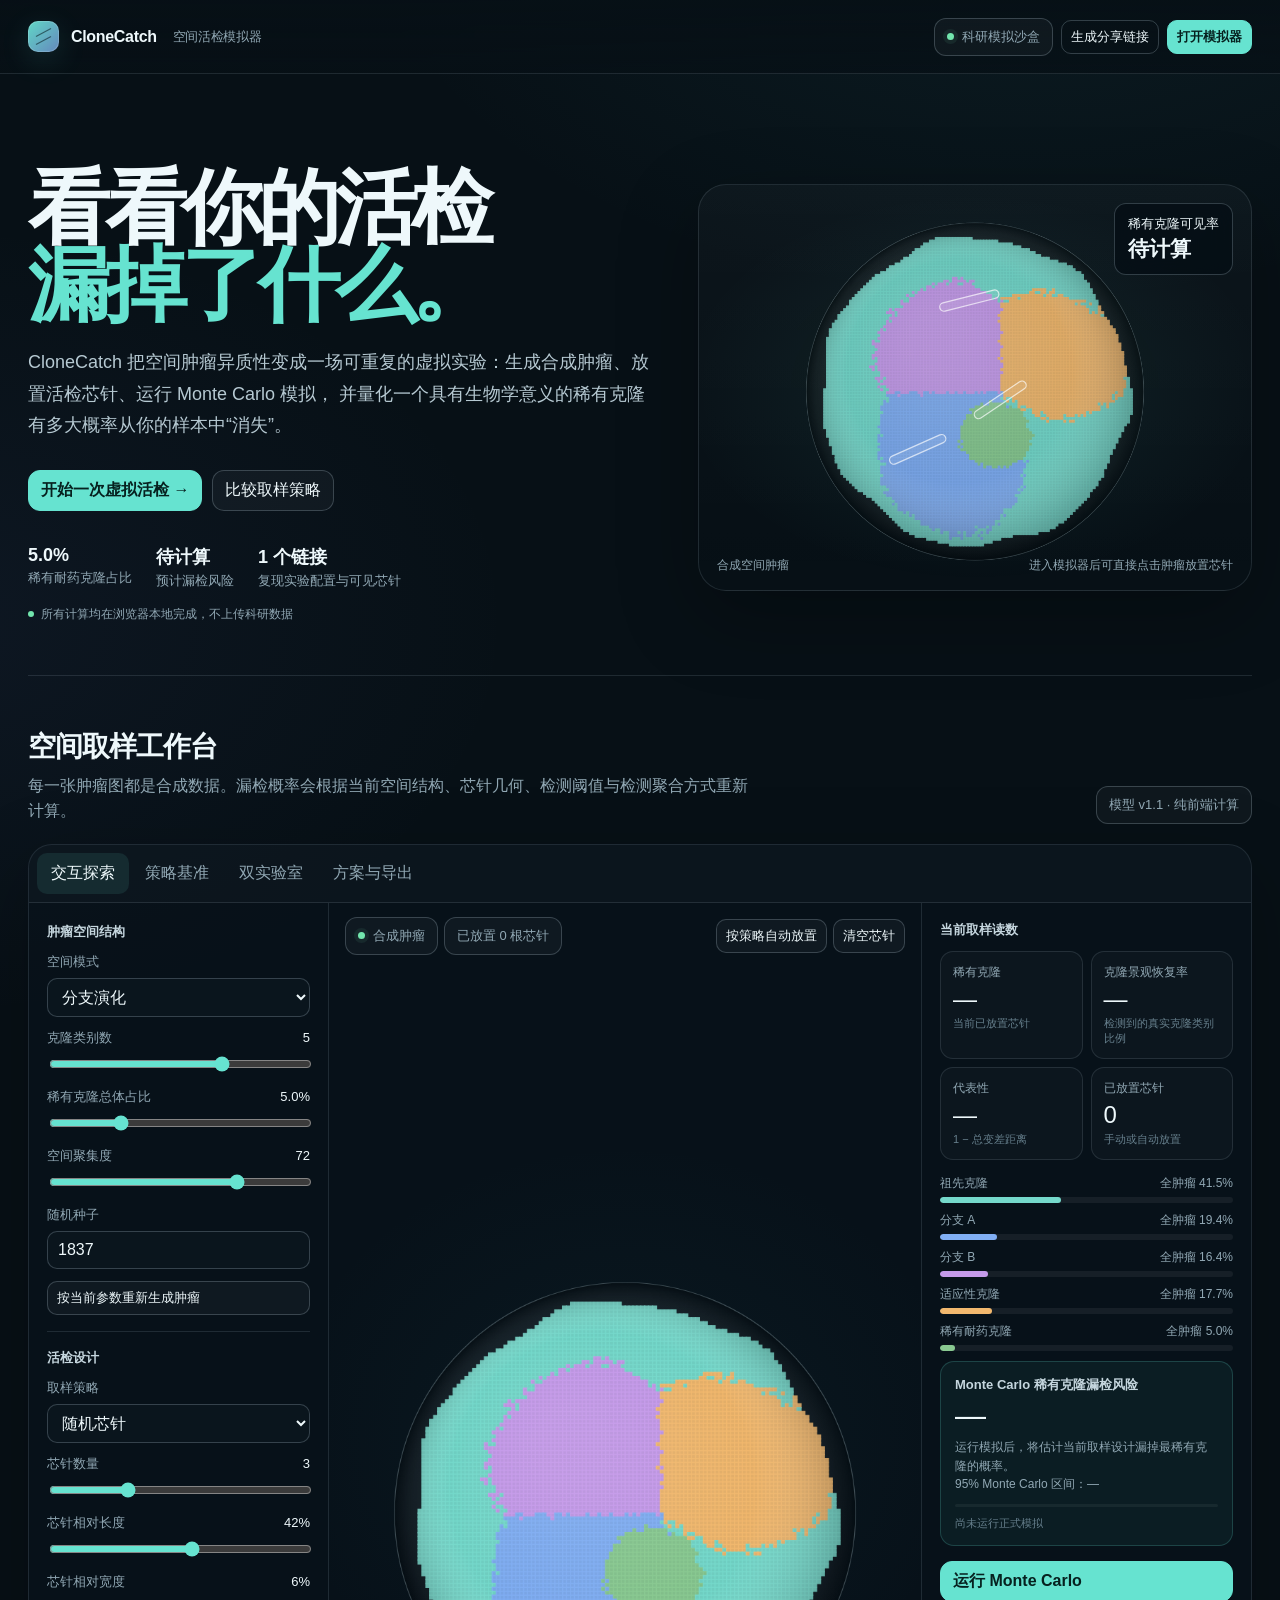
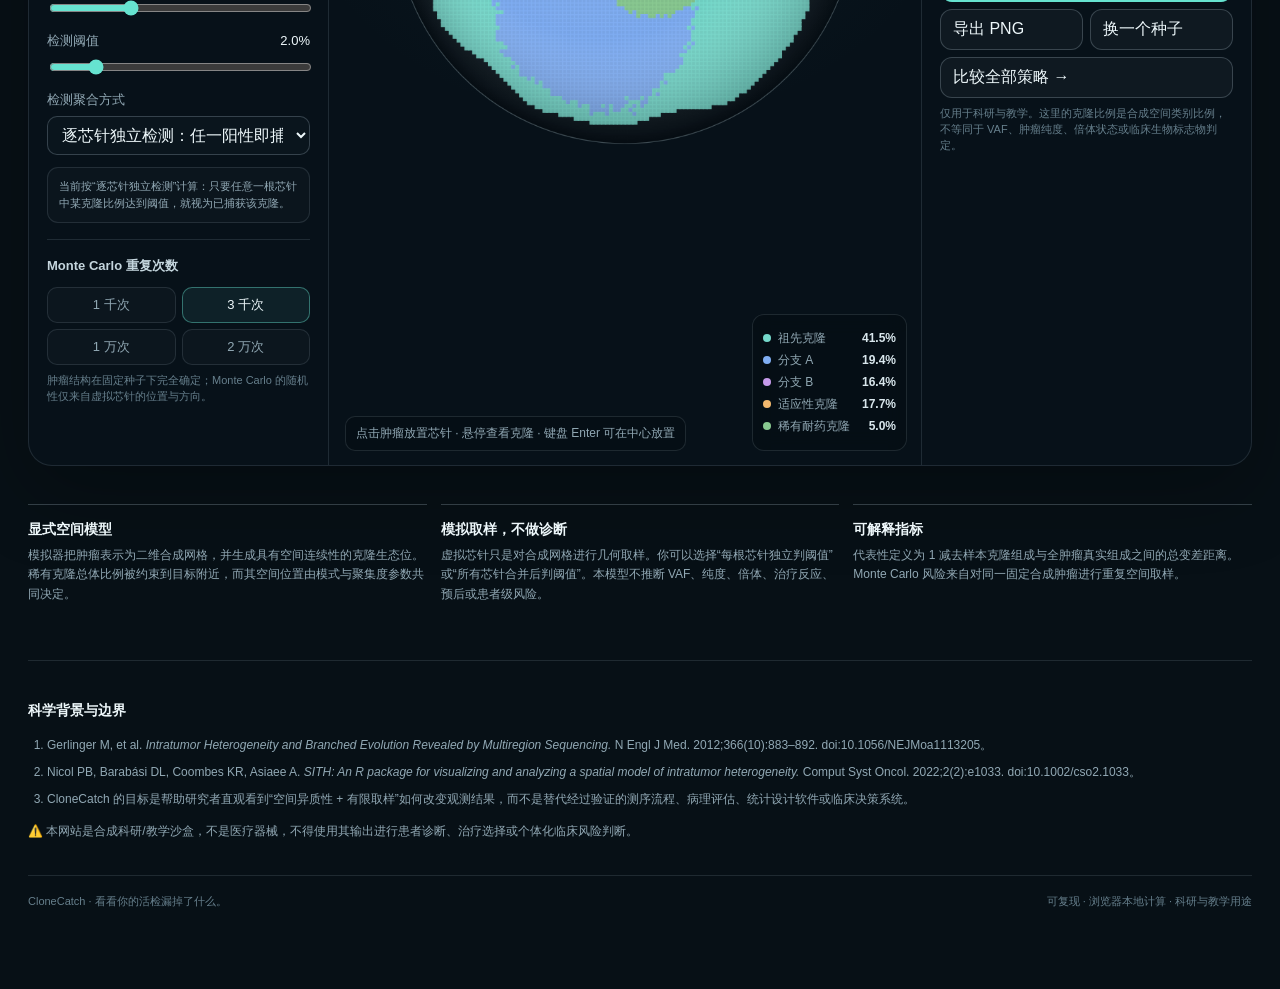
==== index.html @ 72628e32 "Remove hero eyebrow tagline Co-Authored-By: Claude <noreply@anthropic.com>" ====
<!doctype html>
<html lang="zh-CN">
<head>
  <meta charset="utf-8">
  <meta name="viewport" content="width=device-width,initial-scale=1">
  <meta name="theme-color" content="#071016">
  <meta name="color-scheme" content="dark">
  <meta name="robots" content="index,follow">
  <meta name="description" content="CloneCatch 是面向肿瘤科研与教学的空间取样偏差可视化模拟器：构建合成肿瘤、放置虚拟活检芯针、运行 Monte Carlo 模拟并比较不同取样策略的稀有克隆漏检风险。">
  <meta property="og:locale" content="zh_CN">
  <meta property="og:type" content="website">
  <meta property="og:title" content="CloneCatch｜看看你的活检漏掉了什么">
  <meta property="og:description" content="交互式模拟肿瘤空间异质性、活检取样策略与稀有克隆漏检风险。仅用于科研与教学。">
  <meta name="twitter:card" content="summary">
  <title>CloneCatch｜看看你的活检漏掉了什么</title>
  <link rel="stylesheet" href="assets/app.css">
  <script src="assets/app.js" defer></script>
</head>
<body>
  <div class="shell">
    <nav class="nav" aria-label="主导航">
      <div class="brand">
        <span class="brandmark" aria-hidden="true"></span>
        CloneCatch <small>空间活检模拟器</small>
      </div>
      <div class="nav-actions">
        <span class="pill"><span class="status-dot" aria-hidden="true"></span>科研模拟沙盒</span>
        <button class="btn ghost small" id="shareBtn" type="button">生成分享链接</button>
        <button class="btn primary small" id="jumpBtn" type="button">打开模拟器</button>
      </div>
    </nav>

    <header class="hero">
      <div>
        <h1>看看你的活检<br><em>漏掉了什么。</em></h1>
        <p class="lead">
          CloneCatch 把空间肿瘤异质性变成一场可重复的虚拟实验：生成合成肿瘤、放置活检芯针、运行 Monte Carlo 模拟，
          并量化一个具有生物学意义的稀有克隆有多大概率从你的样本中“消失”。
        </p>
        <div class="hero-actions">
          <button class="btn primary" id="heroStart" type="button">开始一次虚拟活检 →</button>
          <button class="btn" id="heroBenchmark" type="button">比较取样策略</button>
        </div>
        <div class="hero-proof">
          <div><b id="heroRare">5.0%</b>稀有耐药克隆占比</div>
          <div><b id="heroMiss">待计算</b>预计漏检风险</div>
          <div><b>1 个链接</b>复现实验配置与可见芯针</div>
        </div>
        <div class="hero-cn-tag">所有计算均在浏览器本地完成，不上传科研数据</div>
      </div>

      <div class="hero-visual" aria-label="合成空间肿瘤动态预览">
        <canvas id="heroCanvas"></canvas>
        <div class="hero-float">稀有克隆可见率<b id="heroVisibility">待计算</b></div>
        <div class="hero-caption"><span>合成空间肿瘤</span><span>进入模拟器后可直接点击肿瘤放置芯针</span></div>
      </div>
    </header>

    <section id="simulator" aria-labelledby="simulatorTitle">
      <div class="section-head">
        <div>
          <h2 id="simulatorTitle">空间取样工作台</h2>
          <p>每一张肿瘤图都是合成数据。漏检概率会根据当前空间结构、芯针几何、检测阈值与检测聚合方式重新计算。</p>
        </div>
        <span class="pill">模型 v1.1 · 纯前端计算</span>
      </div>

      <div class="workspace">
        <div class="tabs" role="tablist" aria-label="CloneCatch 功能视图">
          <button class="tab active" id="tab-explore" role="tab" aria-selected="true" aria-controls="view-explore" data-tab="explore" type="button">交互探索</button>
          <button class="tab" id="tab-benchmark" role="tab" aria-selected="false" aria-controls="view-benchmark" data-tab="benchmark" type="button">策略基准</button>
          <button class="tab" id="tab-labs" role="tab" aria-selected="false" aria-controls="view-labs" data-tab="labs" type="button">双实验室</button>
          <button class="tab" id="tab-protocol" role="tab" aria-selected="false" aria-controls="view-protocol" data-tab="protocol" type="button">方案与导出</button>
        </div>

        <div class="view active" id="view-explore" role="tabpanel" aria-labelledby="tab-explore">
          <div class="explore-grid">
            <aside class="controls" aria-label="模拟参数">
              <div class="control-group">
                <div class="group-title">肿瘤空间结构</div>
                <label class="row" for="architecture">
                  <div class="label-line"><span>空间模式</span></div>
                  <select id="architecture">
                    <option value="branched">分支演化</option>
                    <option value="patchwork">斑块生态位</option>
                    <option value="gradient">方向性梯度</option>
                    <option value="rare-edge">边缘稀有生态位</option>
                  </select>
                </label>
                <label class="row" for="cloneCount">
                  <div class="label-line"><span>克隆类别数</span><output id="cloneCountOut" for="cloneCount">5</output></div>
                  <input id="cloneCount" type="range" min="3" max="6" value="5" step="1">
                </label>
                <label class="row" for="rarePct">
                  <div class="label-line"><span>稀有克隆总体占比</span><output id="rarePctOut" for="rarePct">5.0%</output></div>
                  <input id="rarePct" type="range" min="0.5" max="18" value="5" step="0.5">
                </label>
                <label class="row" for="clustering">
                  <div class="label-line"><span>空间聚集度</span><output id="clusteringOut" for="clustering">72</output></div>
                  <input id="clustering" type="range" min="10" max="95" value="72" step="1">
                </label>
                <label class="row" for="seedInput">
                  <div class="label-line"><span>随机种子</span></div>
                  <input id="seedInput" type="number" value="1837" min="1" max="99999999" inputmode="numeric">
                </label>
                <button class="btn small wide full-width" id="regenerateBtn" type="button">按当前参数重新生成肿瘤</button>
              </div>

              <div class="control-group">
                <div class="group-title">活检设计</div>
                <label class="row" for="strategy">
                  <div class="label-line"><span>取样策略</span></div>
                  <select id="strategy">
                    <option value="random">随机芯针</option>
                    <option value="center">中心偏置</option>
                    <option value="center-edge">中心 + 边缘</option>
                    <option value="dispersed">空间分散</option>
                  </select>
                </label>
                <label class="row" for="biopsyCount">
                  <div class="label-line"><span>芯针数量</span><output id="biopsyCountOut" for="biopsyCount">3</output></div>
                  <input id="biopsyCount" type="range" min="1" max="8" value="3" step="1">
                </label>
                <label class="row" for="coreLength">
                  <div class="label-line"><span>芯针相对长度</span><output id="coreLengthOut" for="coreLength">42%</output></div>
                  <input id="coreLength" type="range" min="18" max="62" value="42" step="1">
                </label>
                <label class="row" for="coreWidth">
                  <div class="label-line"><span>芯针相对宽度</span><output id="coreWidthOut" for="coreWidth">6%</output></div>
                  <input id="coreWidth" type="range" min="3" max="13" value="6" step="1">
                </label>
                <label class="row" for="detectFloor">
                  <div class="label-line"><span>检测阈值</span><output id="detectFloorOut" for="detectFloor">2.0%</output></div>
                  <input id="detectFloor" type="range" min="0.5" max="10" value="2" step="0.5">
                </label>
                <label class="row" for="assayMode">
                  <div class="label-line"><span>检测聚合方式</span></div>
                  <select id="assayMode">
                    <option value="per-core">逐芯针独立检测：任一阳性即捕获</option>
                    <option value="pooled">合并检测：混合后统一判阈值</option>
                  </select>
                </label>
                <div class="assay-note" id="assayNote">默认按“逐芯针独立检测”计算，更接近多区域分别检测后再汇总是否捕获到某个克隆的设计。</div>
              </div>

              <div class="control-group">
                <div class="group-title">Monte Carlo 重复次数</div>
                <div class="seg" id="runsSeg" aria-label="选择模拟次数">
                  <button data-runs="1000" type="button">1 千次</button>
                  <button data-runs="3000" class="active" type="button">3 千次</button>
                  <button data-runs="10000" type="button">1 万次</button>
                  <button data-runs="20000" type="button">2 万次</button>
                </div>
                <p class="result-note">肿瘤结构在固定种子下完全确定；Monte Carlo 的随机性仅来自虚拟芯针的位置与方向。</p>
              </div>
            </aside>

            <main class="canvas-zone">
              <div class="canvas-toolbar">
                <div class="left">
                  <span class="pill"><span class="status-dot" aria-hidden="true"></span>合成肿瘤</span>
                  <span class="pill" id="manualCountPill">已放置 0 根芯针</span>
                </div>
                <div class="left">
                  <button class="btn small" id="autoPlaceBtn" type="button">按策略自动放置</button>
                  <button class="btn small" id="clearCoresBtn" type="button">清空芯针</button>
                </div>
              </div>
              <div class="stage" id="stage">
                <canvas id="tumorCanvas" tabindex="0" aria-label="交互式空间肿瘤地图。鼠标点击肿瘤内部可放置虚拟活检芯针；键盘聚焦后按 Enter 可在肿瘤中心放置芯针。"></canvas>
                <div class="canvas-tooltip" id="canvasTooltip" role="status"></div>
                <div class="stage-hint">点击肿瘤放置芯针 · 悬停查看克隆 · 键盘 Enter 可在中心放置</div>
                <div class="legend" id="legend" aria-label="克隆图例"></div>
              </div>
            </main>

            <aside class="insights" aria-label="当前结果">
              <div class="group-title">当前取样读数</div>
              <div class="metric-grid">
                <div class="metric"><div class="k">稀有克隆</div><div class="v" id="rareDetected">—</div><div class="s">当前已放置芯针</div></div>
                <div class="metric"><div class="k">克隆景观恢复率</div><div class="v" id="manualRecovery">—</div><div class="s">检测到的真实克隆类别比例</div></div>
                <div class="metric"><div class="k">代表性</div><div class="v" id="manualRep">—</div><div class="s">1 − 总变差距离</div></div>
                <div class="metric"><div class="k">已放置芯针</div><div class="v" id="coresPlaced">0</div><div class="s">手动或自动放置</div></div>
              </div>

              <div class="clone-bars" id="cloneBars"></div>

              <div class="callout" aria-live="polite">
                <div class="group-title no-margin">Monte Carlo 稀有克隆漏检风险</div>
                <div class="big" id="mcRareMiss">—</div>
                <p id="mcExplain">运行模拟后，将估计当前取样设计漏掉最稀有克隆的概率。</p>
                <p class="result-note" id="mcCi">95% Monte Carlo 区间：—</p>
                <div class="progress" aria-hidden="true"><span id="mcProgress"></span></div>
                <div class="run-status"><span id="runStatus">尚未运行正式模拟</span><strong id="runStatusPct"></strong></div>
              </div>

              <div class="action-stack">
                <button class="btn primary wide" id="runMcBtn" type="button">运行 Monte Carlo</button>
                <button class="btn" id="snapshotBtn" type="button">导出 PNG</button>
                <button class="btn" id="newSeedBtn" type="button">换一个种子</button>
                <button class="btn wide" id="toBenchmarkBtn" type="button">比较全部策略 →</button>
              </div>
              <p class="result-note">仅用于科研与教学。这里的克隆比例是合成空间类别比例，不等同于 VAF、肿瘤纯度、倍体状态或临床生物标志物判定。</p>
            </aside>
          </div>
        </div>

        <div class="view" id="view-benchmark" role="tabpanel" aria-labelledby="tab-benchmark" hidden>
          <div class="benchmark-wrap">
            <div class="benchmark-top">
              <div>
                <h3>同一个肿瘤，哪种取样设计看到得更多？</h3>
                <div class="sub">所有策略使用完全相同的肿瘤结构、芯针几何、芯针数量与检测阈值。漏检风险越低越好；代表性越高越好。</div>
                <div class="benchmark-mode">当前检测模式：<span class="mode-badge" id="benchmarkModeBadge">逐芯针独立检测</span></div>
              </div>
              <button class="btn primary" id="runBenchmarkBtn" type="button">运行策略基准</button>
            </div>

            <div class="strategy-table" id="strategyTable">
              <div class="strategy-row header">
                <div>策略</div><div>稀有克隆漏检</div><div>任一克隆漏检</div><div>景观恢复率</div><div>代表性</div>
              </div>
              <div class="strategy-row"><div class="strategy-name"><b>随机芯针</b><span>在肿瘤内部均匀随机取样</span></div><div>—</div><div>—</div><div>—</div><div>—</div></div>
              <div class="strategy-row"><div class="strategy-name"><b>中心偏置</b><span>芯针更集中于肿瘤中心区域</span></div><div>—</div><div>—</div><div>—</div><div>—</div></div>
              <div class="strategy-row"><div class="strategy-name"><b>中心 + 边缘</b><span>在中央区与外周区交替取样</span></div><div>—</div><div>—</div><div>—</div><div>—</div></div>
              <div class="strategy-row"><div class="strategy-name"><b>空间分散</b><span>优先最大化芯针之间的空间距离</span></div><div>—</div><div>—</div><div>—</div><div>—</div></div>
            </div>

            <div class="curve-wrap">
              <div class="viz-panel">
                <div class="viz-title">稀有克隆漏检风险 vs 芯针数量</div>
                <div class="viz-sub">曲线由重复虚拟取样估计。若选择“合并检测”，增加芯针并不保证漏检风险单调下降，因为混合后可能发生比例稀释。</div>
                <svg id="riskSvg" viewBox="0 0 650 240" role="img" aria-label="不同策略随芯针数量变化的稀有克隆漏检风险曲线"></svg>
              </div>
              <div class="viz-panel">
                <div class="viz-title">当前肿瘤的决策摘要</div>
                <div class="viz-sub">仅代表当前合成肿瘤与当前参数，不代表临床最优策略。</div>
                <div class="benchmark-summary" id="benchmarkSummary">
                  <div class="summary-line"><span class="sub">稀有克隆捕获最佳</span><b>—</b></div>
                  <div class="summary-line"><span class="sub">整体代表性最佳</span><b>—</b></div>
                  <div class="summary-line"><span class="sub">增加 1 根芯针的漏检风险变化</span><b>—</b></div>
                </div>
              </div>
            </div>
          </div>
        </div>

        <div class="view" id="view-labs" role="tabpanel" aria-labelledby="tab-labs" hidden>
          <div class="labs-wrap">
            <h3>双实验室：同一个肿瘤，不同的一针</h3>
            <div class="sub">两个实验室面对完全相同的异质性肿瘤，并采用相同的取样设计。仅仅因为取样位置不同，它们对稀有克隆的结论有多大概率发生冲突？</div>
            <div class="labs-grid">
              <div class="lab-card">
                <div class="lab-head"><span>实验室 A</span><span id="labAStrategy">随机芯针</span></div>
                <div class="lab-result" id="labAResult">—</div>
                <div class="lab-detail" id="labADetail">点击“重放两家实验室”，生成一组独立取样。</div>
              </div>
              <div class="versus">同一肿瘤<br>≠<br>同一样本</div>
              <div class="lab-card">
                <div class="lab-head"><span>实验室 B</span><span id="labBStrategy">随机芯针</span></div>
                <div class="lab-result" id="labBResult">—</div>
                <div class="lab-detail" id="labBDetail">点击“重放两家实验室”，生成一组独立取样。</div>
              </div>
            </div>
            <div class="conflict">
              <div class="pct" id="conflictPct">—</div>
              <div>
                <b>预计稀有克隆判定冲突率</b>
                <p id="conflictText">运行 Monte Carlo 后，根据同一设计下的捕获概率估计两次独立取样一阳一阴的概率。</p>
              </div>
            </div>
            <div class="actions-spaced">
              <button class="btn primary" id="replayLabsBtn" type="button">重放两家实验室</button>
              <button class="btn" id="labsMcBtn" type="button">立即估计冲突率</button>
            </div>
          </div>
        </div>

        <div class="view" id="view-protocol" role="tabpanel" aria-labelledby="tab-protocol" hidden>
          <div class="protocol-wrap">
            <h3>实验方案、指纹与导出</h3>
            <div class="sub">把当前模拟状态转换为可复现的中文 Methods 片段、机器可读配置、Monte Carlo 结果和可直接用于汇报的肿瘤图。</div>
            <div class="protocol-grid">
              <div>
                <label class="sr-only" for="methodsText">自动生成的 Methods 文本</label>
                <textarea id="methodsText" aria-label="自动生成的 Methods 文本"></textarea>
                <div class="actions-inline">
                  <button class="btn primary" id="copyMethodsBtn" type="button">复制 Methods</button>
                  <button class="btn" id="downloadMethodsBtn" type="button">下载 .txt</button>
                </div>
              </div>
              <div>
                <div class="group-title">实验配置指纹</div>
                <div class="fingerprint" id="fingerprint">正在计算…</div>
                <div class="sub">优先使用 Web Crypto 计算规范化实验配置的 SHA-256；若浏览器环境不支持，则显示明确标记的非加密后备指纹。</div>
                <div class="export-list">
                  <div class="export-item"><div><b>配置 JSON</b><br><span>种子、空间结构、芯针几何与检测规则</span></div><button class="btn small" id="downloadJsonBtn" type="button">导出</button></div>
                  <div class="export-item"><div><b>最新 Monte Carlo CSV</b><br><span>漏检、恢复率、代表性与 95% 模拟区间</span></div><button class="btn small" id="downloadCsvBtn" type="button">导出</button></div>
                  <div class="export-item"><div><b>肿瘤图 PNG</b><br><span>当前肿瘤地图与已放置芯针</span></div><button class="btn small" id="downloadPngBtn2" type="button">导出</button></div>
                  <div class="export-item"><div><b>分享 URL 状态</b><br><span>包含配置版本与当前可见芯针</span></div><button class="btn small" id="shareBtn2" type="button">生成</button></div>
                </div>
                <div class="model-strip">
                  <div class="model-chip"><b>芯针积分</b><span>固定 17×7 规则网格近似，不再额外随机抽点。</span></div>
                  <div class="model-chip"><b>漏检区间</b><span>Wilson 95% 区间，仅反映有限 Monte Carlo 次数造成的模拟误差。</span></div>
                  <div class="model-chip"><b>隐私</b><span>本版本没有网络请求、账号系统或数据上传。</span></div>
                </div>
              </div>
            </div>
          </div>
        </div>
      </div>

      <div class="science">
        <article>
          <h3>显式空间模型</h3>
          <p>模拟器把肿瘤表示为二维合成网格，并生成具有空间连续性的克隆生态位。稀有克隆总体比例被约束到目标附近，而其空间位置由模式与聚集度参数共同决定。</p>
        </article>
        <article>
          <h3>模拟取样，不做诊断</h3>
          <p>虚拟芯针只是对合成网格进行几何取样。你可以选择“每根芯针独立判阈值”或“所有芯针合并后判阈值”。本模型不推断 VAF、纯度、倍体、治疗反应、预后或患者级风险。</p>
        </article>
        <article>
          <h3>可解释指标</h3>
          <p>代表性定义为 1 减去样本克隆组成与全肿瘤真实组成之间的总变差距离。Monte Carlo 风险来自对同一固定合成肿瘤进行重复空间取样。</p>
        </article>
      </div>

      <div class="refs">
        <h3>科学背景与边界</h3>
        <ol>
          <li>Gerlinger M, et al. <i>Intratumor Heterogeneity and Branched Evolution Revealed by Multiregion Sequencing.</i> N Engl J Med. 2012;366(10):883–892. doi:10.1056/NEJMoa1113205。</li>
          <li>Nicol PB, Barabási DL, Coombes KR, Asiaee A. <i>SITH: An R package for visualizing and analyzing a spatial model of intratumor heterogeneity.</i> Comput Syst Oncol. 2022;2(2):e1033. doi:10.1002/cso2.1033。</li>
          <li>CloneCatch 的目标是帮助研究者直观看到“空间异质性 + 有限取样”如何改变观测结果，而不是替代经过验证的测序流程、病理评估、统计设计软件或临床决策系统。</li>
        </ol>
        <p>⚠️ 本网站是合成科研/教学沙盒，不是医疗器械，不得使用其输出进行患者诊断、治疗选择或个体化临床风险判断。</p>
      </div>

      <footer class="footer">
        <span>CloneCatch · 看看你的活检漏掉了什么。</span>
        <span>可复现 · 浏览器本地计算 · 科研与教学用途</span>
      </footer>
    </section>
  </div>

  <div class="toast" id="toast" aria-live="polite"></div>
</body>
</html>
---- assets/app.css ----
:root{--bg:#071016;--panel:#0d1922;--panel2:#101f2a;--line:rgba(205,228,240,.12);--line2:rgba(205,228,240,.22);--text:#eef8fb;--muted:#91a8b4;--muted2:#667f8c;--accent:#66e3d0;--accent2:#8ab8ff;--warn:#ffbe72;--danger:#ff7f91;--good:#72e5ad;--shadow:0 26px 80px rgba(0,0,0,.28);--radius:20px}

*{box-sizing:border-box}
html{scroll-behavior:smooth}
body{margin:0;color:var(--text);background:radial-gradient(1100px 700px at 80% -5%,rgba(57,151,160,.10),transparent 62%),radial-gradient(900px 620px at -5% 24%,rgba(91,105,180,.08),transparent 64%),var(--bg);font-family:Inter,ui-sans-serif,-apple-system,BlinkMacSystemFont,"Segoe UI","PingFang SC","Microsoft YaHei",sans-serif;-webkit-font-smoothing:antialiased}
button,input,select,textarea{font:inherit}
button{cursor:pointer}
a{color:inherit}
.shell{max-width:1540px;margin:auto;padding:0 28px 80px}
.nav{height:74px;display:flex;align-items:center;justify-content:space-between;position:sticky;top:0;z-index:20;background:linear-gradient(180deg,rgba(7,16,22,.95),rgba(7,16,22,.78));backdrop-filter:blur(18px);border-bottom:1px solid var(--line);margin:0 -28px;padding:0 28px}
.brand{display:flex;align-items:center;gap:12px;font-weight:750;letter-spacing:-.02em}
.brandmark{width:31px;height:31px;border-radius:10px;position:relative;background:linear-gradient(135deg,rgba(102,227,208,.95),rgba(138,184,255,.72));box-shadow:0 0 0 1px rgba(255,255,255,.16) inset,0 8px 30px rgba(102,227,208,.14)}
.brandmark:before,.brandmark:after{content:"";position:absolute;left:7px;right:7px;height:1px;background:rgba(4,18,24,.55);transform:rotate(-28deg)}
.brandmark:before{top:11px}
.brandmark:after{top:19px}
.brand small{font-weight:500;color:var(--muted);margin-left:4px}
.nav-actions{display:flex;align-items:center;gap:8px}
.pill,.btn{border:1px solid var(--line2);color:var(--text);background:rgba(255,255,255,.035);border-radius:12px;padding:9px 12px;transition:.18s ease;display:inline-flex;align-items:center;gap:8px}
.pill{font-size:13px;color:var(--muted);cursor:default}
.btn:hover{border-color:rgba(102,227,208,.42);background:rgba(102,227,208,.07)}
.btn.primary{background:var(--accent);border-color:var(--accent);color:#06211f;font-weight:750}
.btn.primary:hover{filter:brightness(1.05);box-shadow:0 8px 26px rgba(102,227,208,.14)}
.btn.ghost{background:transparent}
.btn.small{padding:7px 9px;font-size:13px;border-radius:10px}
.hero{min-height:500px;display:grid;grid-template-columns:1.06fr .94fr;align-items:center;gap:46px;padding:78px 0 52px;border-bottom:1px solid var(--line)}
.eyebrow{color:var(--accent);font-size:13px;letter-spacing:.15em;text-transform:uppercase;font-weight:800;display:flex;align-items:center;gap:9px}
.eyebrow:before{content:"";width:25px;height:1px;background:var(--accent)}
h1{font-size:clamp(48px,6.4vw,92px);line-height:.94;letter-spacing:-.065em;margin:17px 0 24px;max-width:880px;font-weight:780}
h1 em{font-style:normal;color:var(--accent)}
.lead{max-width:700px;color:#b6c9d2;font-size:18px;line-height:1.75}
.hero-actions{display:flex;gap:10px;flex-wrap:wrap;margin-top:28px}
.hero-proof{display:flex;gap:24px;flex-wrap:wrap;margin-top:34px;color:var(--muted);font-size:13px}
.hero-proof b{display:block;color:var(--text);font-size:18px;margin-bottom:3px;font-weight:650}
.hero-visual{min-height:405px;position:relative;border:1px solid var(--line);border-radius:28px;background:linear-gradient(180deg,rgba(255,255,255,.028),transparent),radial-gradient(440px 290px at 50% 50%,rgba(102,227,208,.08),transparent 67%);overflow:hidden;box-shadow:var(--shadow)}
#heroCanvas{width:100%;height:405px;display:block}
.hero-float{position:absolute;right:18px;top:18px;padding:11px 13px;border-radius:12px;background:rgba(5,14,20,.76);border:1px solid var(--line2);backdrop-filter:blur(12px);font-size:13px}
.hero-float b{font-size:21px;display:block;margin-top:2px}
.hero-caption{position:absolute;left:18px;right:18px;bottom:16px;display:flex;justify-content:space-between;gap:12px;color:var(--muted);font-size:12px}
.section-head{display:flex;align-items:end;justify-content:space-between;gap:22px;padding:52px 0 20px}
.section-head h2{margin:0;font-size:28px;letter-spacing:-.035em}
.section-head p{margin:7px 0 0;color:var(--muted);max-width:720px;line-height:1.6}
.workspace{border:1px solid var(--line);border-radius:24px;background:rgba(9,19,27,.72);overflow:hidden;box-shadow:var(--shadow)}
.tabs{display:flex;gap:2px;padding:8px;border-bottom:1px solid var(--line);background:rgba(255,255,255,.016);overflow-x:auto}
.tab{border:0;background:transparent;color:var(--muted);padding:10px 14px;border-radius:10px;white-space:nowrap}
.tab.active{background:rgba(102,227,208,.10);color:var(--text)}
.view{display:none}
.view.active{display:block}
.explore-grid{display:grid;grid-template-columns:300px minmax(430px,1fr) 330px;min-height:680px}
.controls,.insights{padding:18px}
.controls{border-right:1px solid var(--line)}
.insights{border-left:1px solid var(--line)}
.control-group{padding:2px 0 16px;margin-bottom:15px;border-bottom:1px solid var(--line)}
.control-group:last-child{border-bottom:0}
.group-title{font-size:13px;color:#c5d6de;font-weight:700;margin:0 0 12px}
label.row{display:block;margin:12px 0}
.label-line{display:flex;align-items:center;justify-content:space-between;gap:10px;margin-bottom:7px;color:var(--muted);font-size:13px}
.label-line output{color:var(--text);font-variant-numeric:tabular-nums}
select,input[type=number]{width:100%;background:#0a151d;color:var(--text);border:1px solid var(--line2);border-radius:10px;padding:9px 10px;outline:none}
select:focus,input:focus{border-color:rgba(102,227,208,.55)}
input[type=range]{width:100%;accent-color:var(--accent)}
.seg{display:grid;grid-template-columns:repeat(2,1fr);gap:6px}
.seg button{border:1px solid var(--line);background:rgba(255,255,255,.025);color:var(--muted);border-radius:10px;padding:8px;font-size:13px}
.seg button.active{border-color:rgba(102,227,208,.42);color:var(--text);background:rgba(102,227,208,.08)}
.canvas-zone{position:relative;min-height:680px;display:flex;flex-direction:column;background:radial-gradient(500px 420px at 50% 46%,rgba(43,118,128,.08),transparent 70%)}
.canvas-toolbar{display:flex;align-items:center;justify-content:space-between;gap:12px;padding:14px 16px 6px;z-index:3}
.canvas-toolbar .left{display:flex;gap:6px;flex-wrap:wrap}
.status-dot{width:7px;height:7px;border-radius:50%;background:var(--good);box-shadow:0 0 0 4px rgba(114,229,173,.08)}
.stage{position:relative;flex:1;min-height:560px}
#tumorCanvas{position:absolute;inset:0;width:100%;height:100%;display:block;touch-action:manipulation}
.stage-hint{position:absolute;left:16px;bottom:14px;color:var(--muted);font-size:12px;padding:8px 10px;background:rgba(6,14,20,.72);border:1px solid var(--line);border-radius:10px;pointer-events:none}
.legend{position:absolute;right:14px;bottom:14px;min-width:155px;padding:10px;border:1px solid var(--line);border-radius:12px;background:rgba(6,14,20,.72);backdrop-filter:blur(10px);font-size:12px}
.legend-item{display:flex;align-items:center;justify-content:space-between;gap:14px;margin:5px 0;color:var(--muted)}
.legend-name{display:flex;align-items:center;gap:7px}
.swatch{width:8px;height:8px;border-radius:50%}
.legend-item b{font-variant-numeric:tabular-nums;color:#d9e7ed;font-weight:600}
.metric-grid{display:grid;grid-template-columns:repeat(2,1fr);gap:8px}
.metric{background:rgba(255,255,255,.025);border:1px solid var(--line);border-radius:13px;padding:12px}
.metric .k{font-size:12px;color:var(--muted);line-height:1.35}
.metric .v{font-size:24px;letter-spacing:-.04em;margin-top:5px;font-variant-numeric:tabular-nums}
.metric .s{font-size:11px;color:var(--muted2);margin-top:3px}
.callout{border:1px solid rgba(102,227,208,.20);background:rgba(102,227,208,.055);border-radius:14px;padding:14px;margin-top:10px}
.callout .big{font-size:31px;letter-spacing:-.04em;margin:4px 0}
.callout p{margin:0;color:var(--muted);font-size:12px;line-height:1.55}
.clone-bars{margin-top:15px}
.bar-row{margin:9px 0}
.bar-label{display:flex;justify-content:space-between;gap:10px;font-size:12px;color:var(--muted);margin-bottom:5px}
.track{height:6px;border-radius:99px;background:rgba(255,255,255,.06);overflow:hidden}
.fill{height:100%;border-radius:99px}
.action-stack{display:grid;grid-template-columns:1fr 1fr;gap:7px;margin-top:15px}
.wide{grid-column:1/-1}
.progress{height:3px;background:rgba(255,255,255,.05);overflow:hidden;margin-top:10px;border-radius:99px}
.progress span{display:block;height:100%;width:0;background:var(--accent);transition:width .15s linear}
.result-note{font-size:11px;color:var(--muted2);line-height:1.45;margin-top:8px}
.benchmark-wrap,.labs-wrap,.protocol-wrap{padding:24px}
.benchmark-top{display:grid;grid-template-columns:1fr auto;align-items:start;gap:20px}
.benchmark-top h3,.labs-wrap h3,.protocol-wrap h3{margin:0;font-size:20px}
.sub{color:var(--muted);font-size:13px;line-height:1.55;margin-top:6px}
.strategy-table{margin-top:22px;border:1px solid var(--line);border-radius:16px;overflow:hidden}
.strategy-row{display:grid;grid-template-columns:1.15fr .8fr .8fr .8fr .9fr;gap:14px;align-items:center;padding:13px 15px;border-bottom:1px solid var(--line);font-size:13px}
.strategy-row:last-child{border-bottom:0}
.strategy-row.header{color:var(--muted2);background:rgba(255,255,255,.018);font-size:11px;text-transform:uppercase;letter-spacing:.07em}
.strategy-name b{display:block;font-size:13px;margin-bottom:3px}
.strategy-name span{color:var(--muted);font-size:11px}
.risk{font-variant-numeric:tabular-nums}
.risk.high{color:var(--danger)}
.risk.med{color:var(--warn)}
.risk.low{color:var(--good)}
.mini-track{height:5px;background:rgba(255,255,255,.06);border-radius:99px;overflow:hidden;margin-top:5px}
.mini-track span{height:100%;display:block;background:var(--accent)}
.curve-wrap{display:grid;grid-template-columns:1.25fr .75fr;gap:20px;margin-top:22px}
.viz-panel{border:1px solid var(--line);border-radius:16px;padding:15px;background:rgba(255,255,255,.014)}
.viz-title{font-size:12px;font-weight:700}
.viz-sub{font-size:11px;color:var(--muted);margin-top:3px}
#riskSvg{width:100%;height:240px;display:block;margin-top:10px}
.benchmark-summary{display:grid;gap:9px;margin-top:14px}
.summary-line{padding:12px;border-radius:12px;background:rgba(255,255,255,.025);border:1px solid var(--line)}
.summary-line b{font-size:22px;display:block;margin-top:3px}
.labs-grid{display:grid;grid-template-columns:1fr 90px 1fr;gap:18px;align-items:center;margin-top:24px}
.lab-card{border:1px solid var(--line);border-radius:18px;padding:18px;background:rgba(255,255,255,.018);min-height:225px}
.lab-head{display:flex;justify-content:space-between;align-items:center;color:var(--muted);font-size:12px}
.lab-result{font-size:36px;letter-spacing:-.04em;margin:30px 0 8px}
.lab-detail{font-size:12px;color:var(--muted);line-height:1.65}
.versus{text-align:center;color:var(--muted2);font-size:11px}
.conflict{margin-top:20px;border:1px solid rgba(255,190,114,.24);background:rgba(255,190,114,.05);border-radius:18px;padding:19px;display:grid;grid-template-columns:auto 1fr;gap:20px;align-items:center}
.conflict .pct{font-size:45px;letter-spacing:-.06em;color:var(--warn)}
.conflict p{margin:3px 0 0;color:var(--muted);font-size:12px;line-height:1.55}
.protocol-grid{display:grid;grid-template-columns:1fr .78fr;gap:20px;margin-top:20px}
textarea{width:100%;min-height:360px;resize:vertical;background:#08131b;color:#cfe0e7;border:1px solid var(--line);border-radius:16px;padding:16px;line-height:1.65;font-size:12px;outline:none}
.fingerprint{padding:14px;border:1px solid var(--line);border-radius:14px;background:rgba(255,255,255,.018);word-break:break-all;font-family:ui-monospace,SFMono-Regular,Menlo,monospace;font-size:11px;color:#c7d8df}
.export-list{display:grid;gap:8px;margin-top:12px}
.export-item{display:flex;justify-content:space-between;align-items:center;gap:12px;padding:12px;border:1px solid var(--line);border-radius:12px;background:rgba(255,255,255,.018)}
.export-item b{font-size:12px}
.export-item span{font-size:11px;color:var(--muted)}
.science{margin-top:38px;display:grid;grid-template-columns:1fr 1fr 1fr;gap:14px}
.science article{border-top:1px solid var(--line2);padding-top:16px}
.science h3{font-size:14px;margin:0 0 7px}
.science p{color:var(--muted);font-size:12px;line-height:1.65;margin:0}
.refs{margin-top:55px;border-top:1px solid var(--line);padding-top:24px;color:var(--muted);font-size:12px;line-height:1.65}
.refs h3{color:var(--text);font-size:14px}
.refs ol{padding-left:19px}
.refs li{margin:7px 0}
.refs a{text-decoration-color:rgba(255,255,255,.25)}
.footer{display:flex;justify-content:space-between;gap:20px;margin-top:34px;padding-top:18px;border-top:1px solid var(--line);color:var(--muted2);font-size:11px}
.toast{position:fixed;right:20px;bottom:20px;background:#12232c;border:1px solid var(--line2);color:var(--text);padding:11px 14px;border-radius:12px;box-shadow:var(--shadow);font-size:12px;opacity:0;transform:translateY(8px);pointer-events:none;transition:.2s;z-index:40}
.toast.show{opacity:1;transform:translateY(0)}

@media(max-width:1180px){.explore-grid{grid-template-columns:260px 1fr}
.insights{grid-column:1/-1;border-left:0;border-top:1px solid var(--line)}
.metric-grid{grid-template-columns:repeat(4,1fr)}
.insights .action-stack{max-width:520px}
.hero{grid-template-columns:1fr 1fr}
}

@media(max-width:860px){.shell{padding:0 16px 55px}
.nav{margin:0 -16px;padding:0 16px}
.nav .pill{display:none}
.hero{grid-template-columns:1fr;padding-top:50px}
.hero-visual{min-height:350px}
#heroCanvas{height:350px}
.explore-grid{grid-template-columns:1fr}
.controls{border-right:0;border-bottom:1px solid var(--line)}
.canvas-zone{min-height:620px}
.metric-grid{grid-template-columns:repeat(2,1fr)}
.strategy-row{grid-template-columns:1.2fr .8fr .8fr}
.strategy-row>*:nth-child(4),.strategy-row>*:nth-child(5){display:none}
.curve-wrap,.protocol-grid{grid-template-columns:1fr}
.labs-grid{grid-template-columns:1fr}
.science{grid-template-columns:1fr}
.benchmark-top{grid-template-columns:1fr}
.conflict{grid-template-columns:1fr}
}

@media(max-width:520px){h1{font-size:46px}
.lead{font-size:15px}
.brand small{display:none}
.nav-actions .btn.ghost{display:none}
.hero-proof{gap:16px}
.canvas-toolbar{align-items:flex-start;flex-direction:column}
.stage{min-height:500px}
.legend{right:8px;bottom:10px;min-width:132px}
.stage-hint{display:none}
.benchmark-wrap,.labs-wrap,.protocol-wrap{padding:16px}
.strategy-row{grid-template-columns:1fr .8fr}
.strategy-row>*:nth-child(3){display:none}
}


/* CloneCatch 中文版增强 */
:focus-visible{outline:2px solid var(--accent);outline-offset:3px}
button:disabled{cursor:not-allowed;opacity:.55}
.sr-only{position:absolute!important;width:1px!important;height:1px!important;padding:0!important;margin:-1px!important;overflow:hidden!important;clip:rect(0,0,0,0)!important;white-space:nowrap!important;border:0!important}
.full-width{width:100%}
.no-margin{margin:0!important}
.actions-inline{display:flex;gap:8px;flex-wrap:wrap;margin-top:9px}
.actions-spaced{display:flex;gap:8px;flex-wrap:wrap;margin-top:14px}
.assay-note{margin-top:10px;padding:10px 11px;border:1px solid var(--line);border-radius:11px;background:rgba(255,255,255,.02);font-size:11px;line-height:1.55;color:var(--muted)}
.warning-note{border-color:rgba(255,190,114,.24);background:rgba(255,190,114,.045)}
.metric .ci{font-size:11px;color:var(--muted2);margin-top:4px;line-height:1.35}
.run-status{display:flex;align-items:center;justify-content:space-between;gap:10px;margin-top:9px;font-size:11px;color:var(--muted2)}
.run-status strong{color:var(--text);font-weight:600}
.mode-badge{display:inline-flex;align-items:center;padding:4px 7px;border-radius:999px;background:rgba(102,227,208,.08);border:1px solid rgba(102,227,208,.18);color:#bfece4;font-size:11px}
.hero-cn-tag{display:inline-flex;align-items:center;gap:7px;margin-top:16px;color:var(--muted);font-size:12px}
.hero-cn-tag:before{content:"";width:6px;height:6px;border-radius:50%;background:var(--good)}
.tab[aria-selected="true"]{background:rgba(102,227,208,.10);color:var(--text)}
.tab:focus-visible{outline-offset:-1px}
.canvas-tooltip{position:absolute;left:16px;top:58px;z-index:4;padding:8px 10px;border-radius:10px;border:1px solid var(--line);background:rgba(6,14,20,.82);backdrop-filter:blur(10px);font-size:12px;color:var(--text);pointer-events:none;opacity:0;transition:opacity .12s}
.canvas-tooltip.show{opacity:1}
.model-strip{display:grid;grid-template-columns:repeat(3,1fr);gap:8px;margin-top:12px}
.model-chip{border:1px solid var(--line);border-radius:11px;padding:9px;background:rgba(255,255,255,.018)}
.model-chip b{display:block;font-size:12px;margin-bottom:3px}.model-chip span{font-size:11px;color:var(--muted);line-height:1.4}
.benchmark-mode{margin-top:12px;color:var(--muted);font-size:12px}
.footer a{color:var(--muted);text-decoration:underline;text-decoration-color:rgba(255,255,255,.18)}
@media(max-width:860px){.model-strip{grid-template-columns:1fr}.canvas-tooltip{top:94px}}
@media(prefers-reduced-motion:reduce){html{scroll-behavior:auto}.btn,.progress span,.toast,.canvas-tooltip{transition:none!important}}
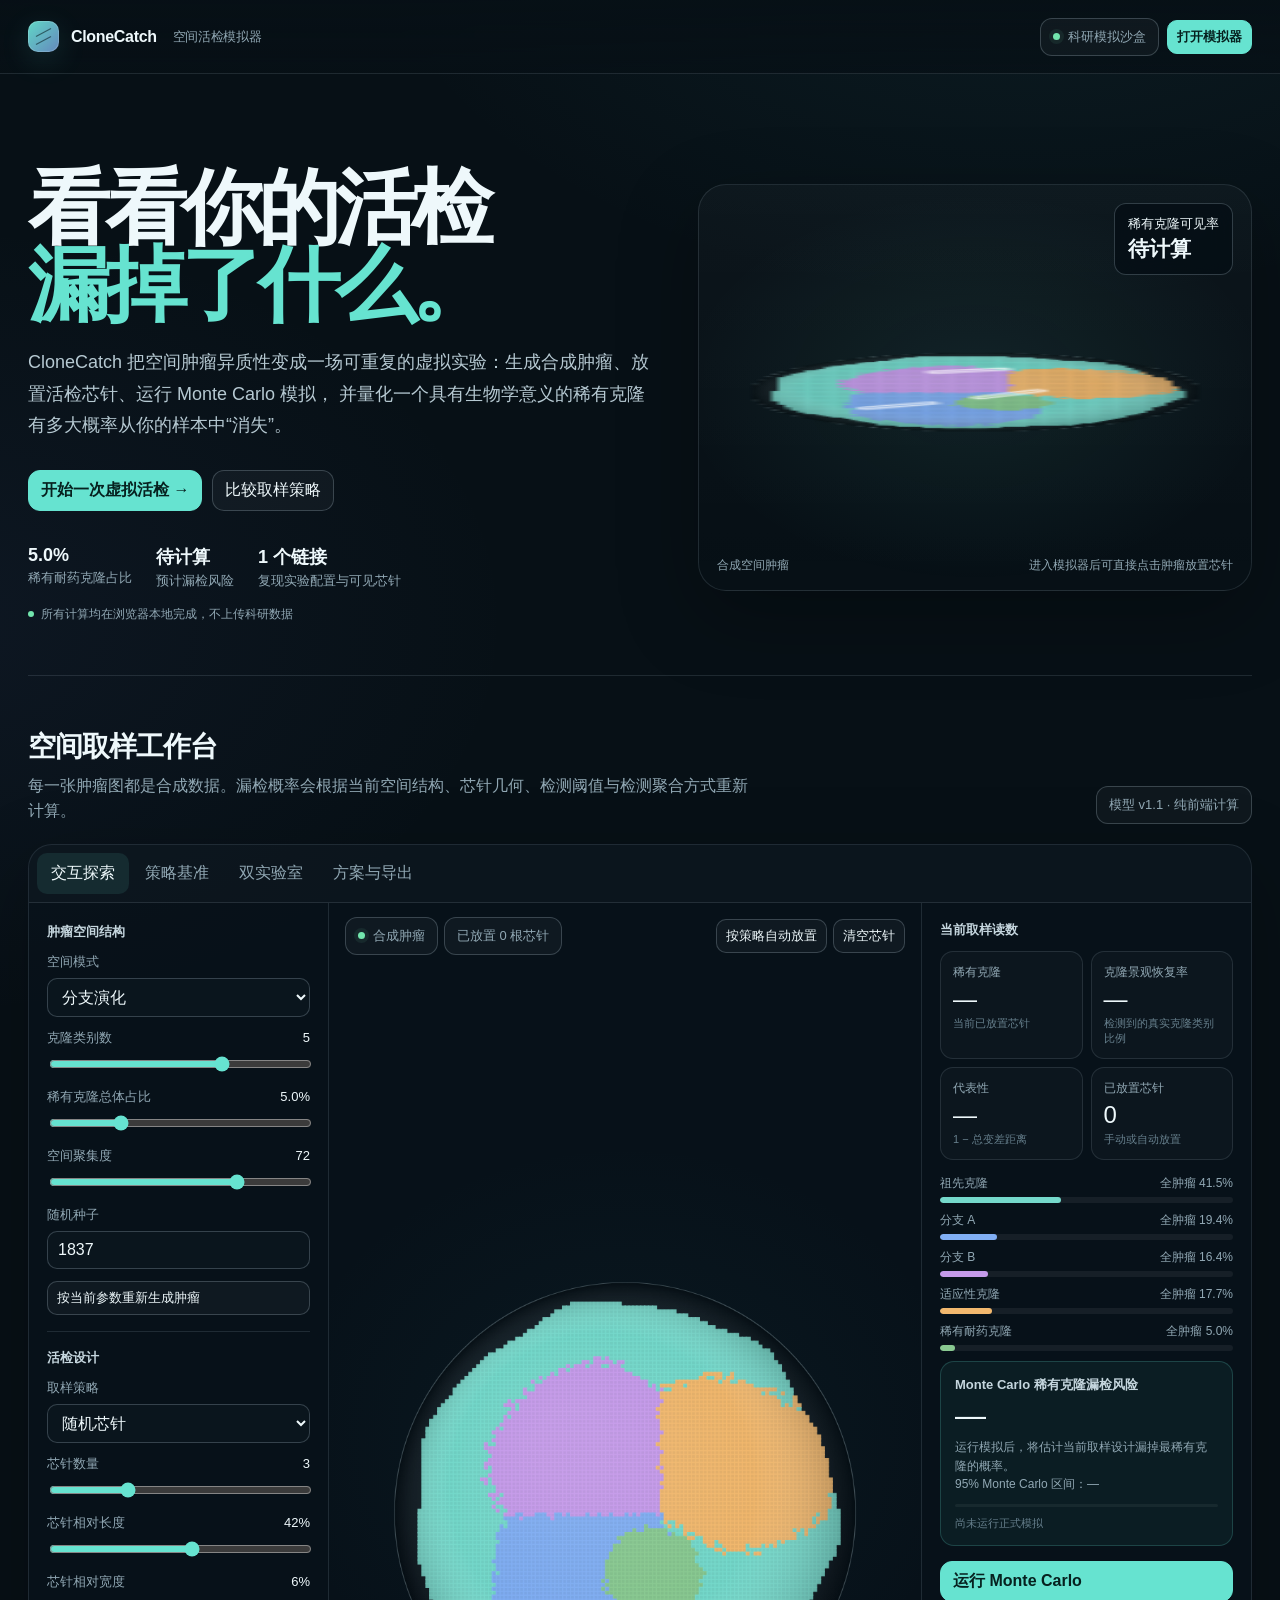
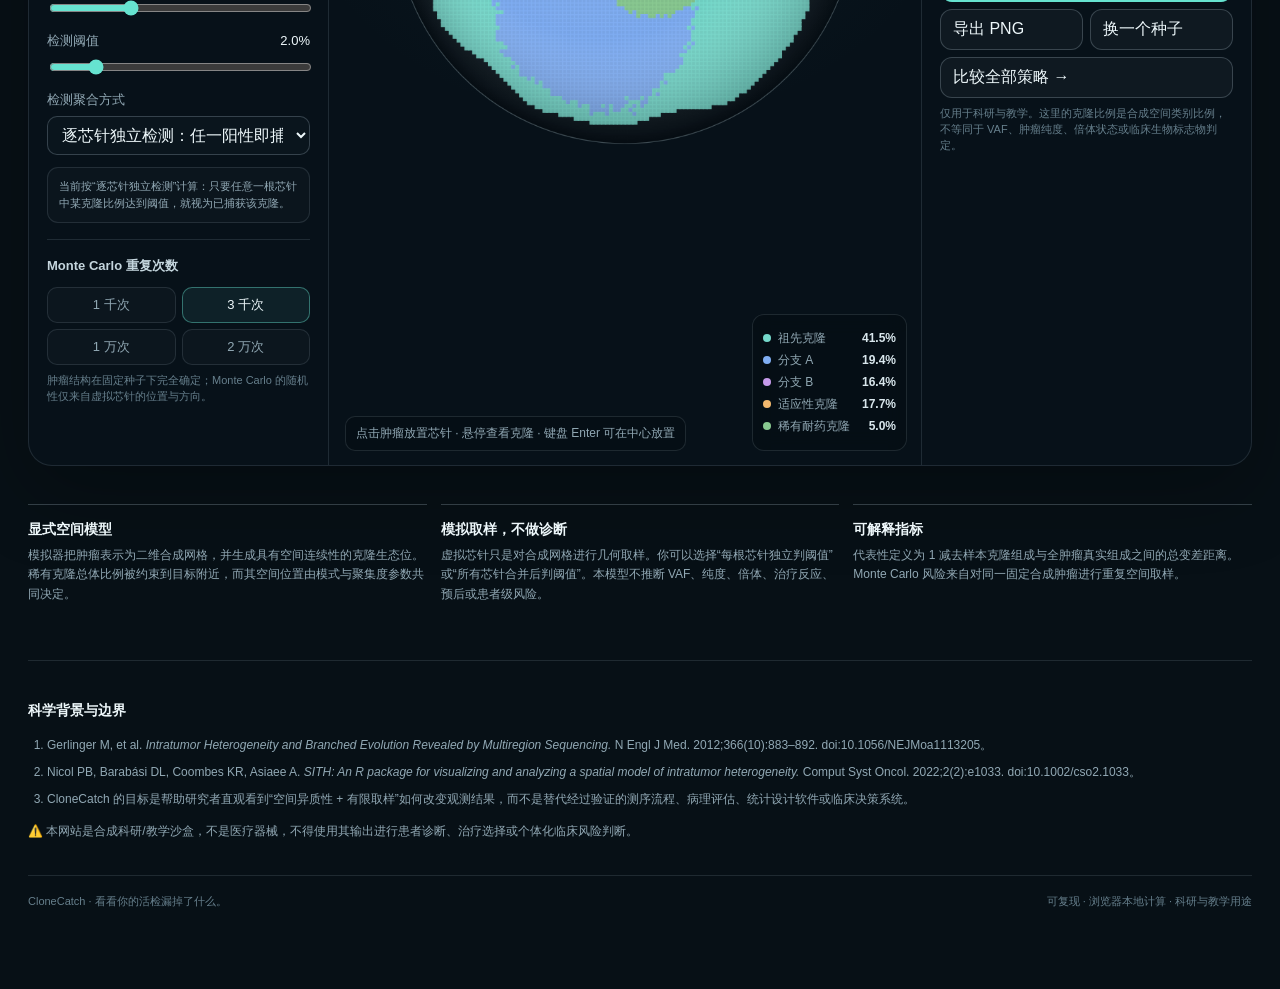
==== commit b3d4e980: "Remove share link button from nav Co-Authored-By: Claude <noreply@anthropic.com>" ====
--- a/index.html
+++ b/index.html
@@ -25,7 +25,6 @@
       </div>
       <div class="nav-actions">
         <span class="pill"><span class="status-dot" aria-hidden="true"></span>科研模拟沙盒</span>
-        <button class="btn ghost small" id="shareBtn" type="button">生成分享链接</button>
         <button class="btn primary small" id="jumpBtn" type="button">打开模拟器</button>
       </div>
     </nav>
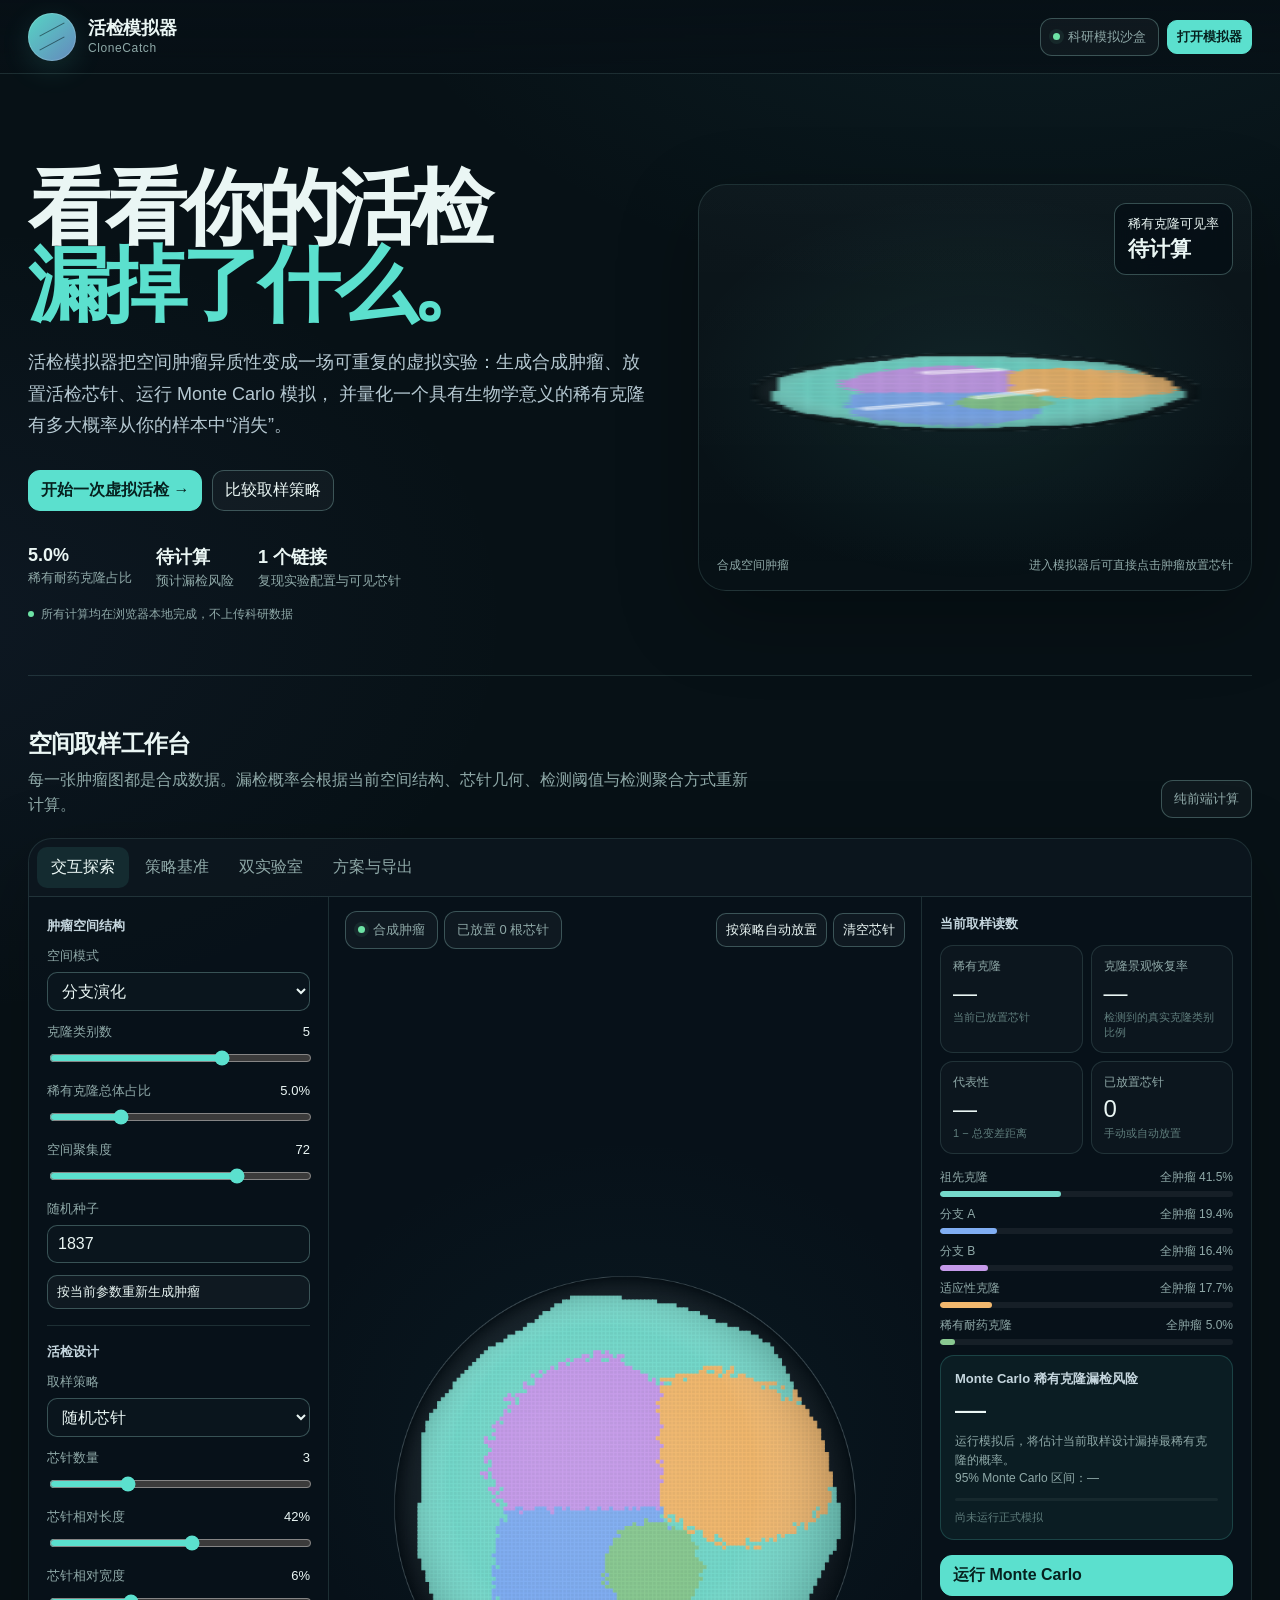
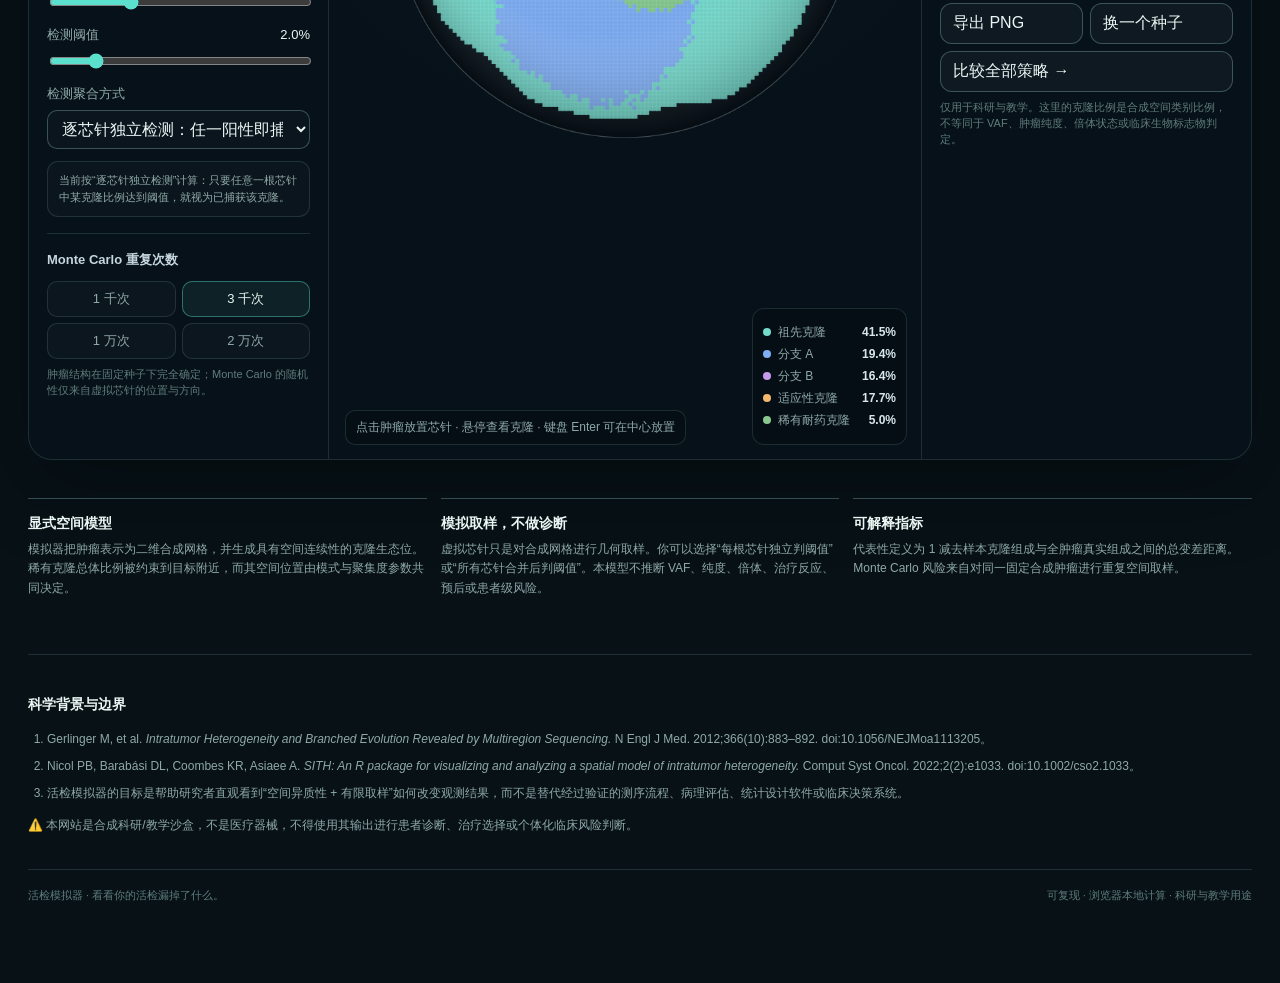
==== commit 249fc28f: "init: 压缩历史为单根提交" ====
--- a/index.html
+++ b/index.html
@@ -3,16 +3,17 @@
 <head>
   <meta charset="utf-8">
   <meta name="viewport" content="width=device-width,initial-scale=1">
-  <meta name="theme-color" content="#071016">
+  <meta name="theme-color" content="#071116">
   <meta name="color-scheme" content="dark">
   <meta name="robots" content="index,follow">
-  <meta name="description" content="CloneCatch 是面向肿瘤科研与教学的空间取样偏差可视化模拟器：构建合成肿瘤、放置虚拟活检芯针、运行 Monte Carlo 模拟并比较不同取样策略的稀有克隆漏检风险。">
+  <meta name="description" content="活检模拟器（CloneCatch）是面向肿瘤科研与教学的空间取样偏差可视化模拟器：构建合成肿瘤、放置虚拟活检芯针、运行 Monte Carlo 模拟并比较不同取样策略的稀有克隆漏检风险。">
   <meta property="og:locale" content="zh_CN">
   <meta property="og:type" content="website">
-  <meta property="og:title" content="CloneCatch｜看看你的活检漏掉了什么">
+  <meta property="og:title" content="活检模拟器">
   <meta property="og:description" content="交互式模拟肿瘤空间异质性、活检取样策略与稀有克隆漏检风险。仅用于科研与教学。">
   <meta name="twitter:card" content="summary">
-  <title>CloneCatch｜看看你的活检漏掉了什么</title>
+  <title>活检模拟器</title>
+  <link rel="icon" href="assets/icon.svg" type="image/svg+xml" />
   <link rel="stylesheet" href="assets/app.css">
   <script src="assets/app.js" defer></script>
 </head>
@@ -21,7 +22,7 @@
     <nav class="nav" aria-label="主导航">
       <div class="brand">
         <span class="brandmark" aria-hidden="true"></span>
-        CloneCatch <small>空间活检模拟器</small>
+        <span><strong>活检模拟器</strong><small>CloneCatch</small></span>
       </div>
       <div class="nav-actions">
         <span class="pill"><span class="status-dot" aria-hidden="true"></span>科研模拟沙盒</span>
@@ -33,7 +34,7 @@
       <div>
         <h1>看看你的活检<br><em>漏掉了什么。</em></h1>
         <p class="lead">
-          CloneCatch 把空间肿瘤异质性变成一场可重复的虚拟实验：生成合成肿瘤、放置活检芯针、运行 Monte Carlo 模拟，
+          活检模拟器把空间肿瘤异质性变成一场可重复的虚拟实验：生成合成肿瘤、放置活检芯针、运行 Monte Carlo 模拟，
           并量化一个具有生物学意义的稀有克隆有多大概率从你的样本中“消失”。
         </p>
         <div class="hero-actions">
@@ -61,11 +62,11 @@
           <h2 id="simulatorTitle">空间取样工作台</h2>
           <p>每一张肿瘤图都是合成数据。漏检概率会根据当前空间结构、芯针几何、检测阈值与检测聚合方式重新计算。</p>
         </div>
-        <span class="pill">模型 v1.1 · 纯前端计算</span>
+        <span class="pill">纯前端计算</span>
       </div>
 
       <div class="workspace">
-        <div class="tabs" role="tablist" aria-label="CloneCatch 功能视图">
+        <div class="tabs" role="tablist" aria-label="活检模拟器功能视图">
           <button class="tab active" id="tab-explore" role="tab" aria-selected="true" aria-controls="view-explore" data-tab="explore" type="button">交互探索</button>
           <button class="tab" id="tab-benchmark" role="tab" aria-selected="false" aria-controls="view-benchmark" data-tab="benchmark" type="button">策略基准</button>
           <button class="tab" id="tab-labs" role="tab" aria-selected="false" aria-controls="view-labs" data-tab="labs" type="button">双实验室</button>
@@ -329,13 +330,13 @@
         <ol>
           <li>Gerlinger M, et al. <i>Intratumor Heterogeneity and Branched Evolution Revealed by Multiregion Sequencing.</i> N Engl J Med. 2012;366(10):883–892. doi:10.1056/NEJMoa1113205。</li>
           <li>Nicol PB, Barabási DL, Coombes KR, Asiaee A. <i>SITH: An R package for visualizing and analyzing a spatial model of intratumor heterogeneity.</i> Comput Syst Oncol. 2022;2(2):e1033. doi:10.1002/cso2.1033。</li>
-          <li>CloneCatch 的目标是帮助研究者直观看到“空间异质性 + 有限取样”如何改变观测结果，而不是替代经过验证的测序流程、病理评估、统计设计软件或临床决策系统。</li>
+          <li>活检模拟器的目标是帮助研究者直观看到“空间异质性 + 有限取样”如何改变观测结果，而不是替代经过验证的测序流程、病理评估、统计设计软件或临床决策系统。</li>
         </ol>
         <p>⚠️ 本网站是合成科研/教学沙盒，不是医疗器械，不得使用其输出进行患者诊断、治疗选择或个体化临床风险判断。</p>
       </div>
 
       <footer class="footer">
-        <span>CloneCatch · 看看你的活检漏掉了什么。</span>
+        <span>活检模拟器 · 看看你的活检漏掉了什么。</span>
         <span>可复现 · 浏览器本地计算 · 科研与教学用途</span>
       </footer>
     </section>
--- a/assets/app.css
+++ b/assets/app.css
@@ -1,4 +1,4 @@
-:root{--bg:#071016;--panel:#0d1922;--panel2:#101f2a;--line:rgba(205,228,240,.12);--line2:rgba(205,228,240,.22);--text:#eef8fb;--muted:#91a8b4;--muted2:#667f8c;--accent:#66e3d0;--accent2:#8ab8ff;--warn:#ffbe72;--danger:#ff7f91;--good:#72e5ad;--shadow:0 26px 80px rgba(0,0,0,.28);--radius:20px}
+:root{/* 统一色板 (CloneCatch) */--bg:#071116;--panel:#0d1b23;--panel2:#10242d;--line:rgba(163,222,216,.14);--line2:rgba(163,222,216,.3);--text:#eaf6f4;--muted:#8fa9a8;--muted2:#5f7d7c;--accent:#5be0ce;--accent2:#8ab8ff;--warn:#ffc069;--danger:#ff8282;--good:#6de3a5;--shadow:0 26px 80px rgba(0,0,0,.28);--radius:16px}
 
 *{box-sizing:border-box}
 html{scroll-behavior:smooth}
@@ -8,18 +8,20 @@
 a{color:inherit}
 .shell{max-width:1540px;margin:auto;padding:0 28px 80px}
 .nav{height:74px;display:flex;align-items:center;justify-content:space-between;position:sticky;top:0;z-index:20;background:linear-gradient(180deg,rgba(7,16,22,.95),rgba(7,16,22,.78));backdrop-filter:blur(18px);border-bottom:1px solid var(--line);margin:0 -28px;padding:0 28px}
-.brand{display:flex;align-items:center;gap:12px;font-weight:750;letter-spacing:-.02em}
-.brandmark{width:31px;height:31px;border-radius:10px;position:relative;background:linear-gradient(135deg,rgba(102,227,208,.95),rgba(138,184,255,.72));box-shadow:0 0 0 1px rgba(255,255,255,.16) inset,0 8px 30px rgba(102,227,208,.14)}
-.brandmark:before,.brandmark:after{content:"";position:absolute;left:7px;right:7px;height:1px;background:rgba(4,18,24,.55);transform:rotate(-28deg)}
-.brandmark:before{top:11px}
-.brandmark:after{top:19px}
-.brand small{font-weight:500;color:var(--muted);margin-left:4px}
+.brand{display:flex;align-items:center;gap:12px}
+.brand strong,.brand small{display:block}
+.brand strong{font-size:18px;line-height:1.15;letter-spacing:-.02em;font-weight:750}
+.brand small{font-size:12px;margin-top:2px;letter-spacing:.05em;color:var(--muted);font-weight:500}
+.brandmark{width:48px;height:48px;border-radius:50%;position:relative;background:linear-gradient(135deg,rgba(91,224,206,.95),rgba(138,184,255,.72));box-shadow:0 0 0 1px rgba(255,255,255,.16) inset,0 8px 30px rgba(91,224,206,.14)}
+.brandmark:before,.brandmark:after{content:"";position:absolute;left:10px;right:10px;height:1px;background:rgba(4,18,24,.55);transform:rotate(-28deg)}
+.brandmark:before{top:16px}
+.brandmark:after{top:30px}
 .nav-actions{display:flex;align-items:center;gap:8px}
 .pill,.btn{border:1px solid var(--line2);color:var(--text);background:rgba(255,255,255,.035);border-radius:12px;padding:9px 12px;transition:.18s ease;display:inline-flex;align-items:center;gap:8px}
 .pill{font-size:13px;color:var(--muted);cursor:default}
-.btn:hover{border-color:rgba(102,227,208,.42);background:rgba(102,227,208,.07)}
+.btn:hover{border-color:rgba(91,224,206,.42);background:rgba(91,224,206,.07)}
 .btn.primary{background:var(--accent);border-color:var(--accent);color:#06211f;font-weight:750}
-.btn.primary:hover{filter:brightness(1.05);box-shadow:0 8px 26px rgba(102,227,208,.14)}
+.btn.primary:hover{filter:brightness(1.05);box-shadow:0 8px 26px rgba(91,224,206,.14)}
 .btn.ghost{background:transparent}
 .btn.small{padding:7px 9px;font-size:13px;border-radius:10px}
 .hero{min-height:500px;display:grid;grid-template-columns:1.06fr .94fr;align-items:center;gap:46px;padding:78px 0 52px;border-bottom:1px solid var(--line)}
@@ -31,18 +33,18 @@
 .hero-actions{display:flex;gap:10px;flex-wrap:wrap;margin-top:28px}
 .hero-proof{display:flex;gap:24px;flex-wrap:wrap;margin-top:34px;color:var(--muted);font-size:13px}
 .hero-proof b{display:block;color:var(--text);font-size:18px;margin-bottom:3px;font-weight:650}
-.hero-visual{min-height:405px;position:relative;border:1px solid var(--line);border-radius:28px;background:linear-gradient(180deg,rgba(255,255,255,.028),transparent),radial-gradient(440px 290px at 50% 50%,rgba(102,227,208,.08),transparent 67%);overflow:hidden;box-shadow:var(--shadow)}
+.hero-visual{min-height:405px;position:relative;border:1px solid var(--line);border-radius:28px;background:linear-gradient(180deg,rgba(255,255,255,.028),transparent),radial-gradient(440px 290px at 50% 50%,rgba(91,224,206,.08),transparent 67%);overflow:hidden;box-shadow:var(--shadow)}
 #heroCanvas{width:100%;height:405px;display:block}
 .hero-float{position:absolute;right:18px;top:18px;padding:11px 13px;border-radius:12px;background:rgba(5,14,20,.76);border:1px solid var(--line2);backdrop-filter:blur(12px);font-size:13px}
 .hero-float b{font-size:21px;display:block;margin-top:2px}
 .hero-caption{position:absolute;left:18px;right:18px;bottom:16px;display:flex;justify-content:space-between;gap:12px;color:var(--muted);font-size:12px}
 .section-head{display:flex;align-items:end;justify-content:space-between;gap:22px;padding:52px 0 20px}
-.section-head h2{margin:0;font-size:28px;letter-spacing:-.035em}
+.section-head h2{margin:0;font-size:24px;letter-spacing:-.035em}
 .section-head p{margin:7px 0 0;color:var(--muted);max-width:720px;line-height:1.6}
 .workspace{border:1px solid var(--line);border-radius:24px;background:rgba(9,19,27,.72);overflow:hidden;box-shadow:var(--shadow)}
 .tabs{display:flex;gap:2px;padding:8px;border-bottom:1px solid var(--line);background:rgba(255,255,255,.016);overflow-x:auto}
 .tab{border:0;background:transparent;color:var(--muted);padding:10px 14px;border-radius:10px;white-space:nowrap}
-.tab.active{background:rgba(102,227,208,.10);color:var(--text)}
+.tab.active{background:rgba(91,224,206,.10);color:var(--text)}
 .view{display:none}
 .view.active{display:block}
 .explore-grid{display:grid;grid-template-columns:300px minmax(430px,1fr) 330px;min-height:680px}
@@ -56,11 +58,11 @@
 .label-line{display:flex;align-items:center;justify-content:space-between;gap:10px;margin-bottom:7px;color:var(--muted);font-size:13px}
 .label-line output{color:var(--text);font-variant-numeric:tabular-nums}
 select,input[type=number]{width:100%;background:#0a151d;color:var(--text);border:1px solid var(--line2);border-radius:10px;padding:9px 10px;outline:none}
-select:focus,input:focus{border-color:rgba(102,227,208,.55)}
+select:focus,input:focus{border-color:rgba(91,224,206,.55)}
 input[type=range]{width:100%;accent-color:var(--accent)}
 .seg{display:grid;grid-template-columns:repeat(2,1fr);gap:6px}
 .seg button{border:1px solid var(--line);background:rgba(255,255,255,.025);color:var(--muted);border-radius:10px;padding:8px;font-size:13px}
-.seg button.active{border-color:rgba(102,227,208,.42);color:var(--text);background:rgba(102,227,208,.08)}
+.seg button.active{border-color:rgba(91,224,206,.42);color:var(--text);background:rgba(91,224,206,.08)}
 .canvas-zone{position:relative;min-height:680px;display:flex;flex-direction:column;background:radial-gradient(500px 420px at 50% 46%,rgba(43,118,128,.08),transparent 70%)}
 .canvas-toolbar{display:flex;align-items:center;justify-content:space-between;gap:12px;padding:14px 16px 6px;z-index:3}
 .canvas-toolbar .left{display:flex;gap:6px;flex-wrap:wrap}
@@ -78,7 +80,7 @@
 .metric .k{font-size:12px;color:var(--muted);line-height:1.35}
 .metric .v{font-size:24px;letter-spacing:-.04em;margin-top:5px;font-variant-numeric:tabular-nums}
 .metric .s{font-size:11px;color:var(--muted2);margin-top:3px}
-.callout{border:1px solid rgba(102,227,208,.20);background:rgba(102,227,208,.055);border-radius:14px;padding:14px;margin-top:10px}
+.callout{border:1px solid rgba(91,224,206,.20);background:rgba(91,224,206,.055);border-radius:14px;padding:14px;margin-top:10px}
 .callout .big{font-size:31px;letter-spacing:-.04em;margin:4px 0}
 .callout p{margin:0;color:var(--muted);font-size:12px;line-height:1.55}
 .clone-bars{margin-top:15px}
@@ -198,10 +200,10 @@
 .metric .ci{font-size:11px;color:var(--muted2);margin-top:4px;line-height:1.35}
 .run-status{display:flex;align-items:center;justify-content:space-between;gap:10px;margin-top:9px;font-size:11px;color:var(--muted2)}
 .run-status strong{color:var(--text);font-weight:600}
-.mode-badge{display:inline-flex;align-items:center;padding:4px 7px;border-radius:999px;background:rgba(102,227,208,.08);border:1px solid rgba(102,227,208,.18);color:#bfece4;font-size:11px}
+.mode-badge{display:inline-flex;align-items:center;padding:4px 7px;border-radius:999px;background:rgba(91,224,206,.08);border:1px solid rgba(91,224,206,.18);color:#bfece4;font-size:11px}
 .hero-cn-tag{display:inline-flex;align-items:center;gap:7px;margin-top:16px;color:var(--muted);font-size:12px}
 .hero-cn-tag:before{content:"";width:6px;height:6px;border-radius:50%;background:var(--good)}
-.tab[aria-selected="true"]{background:rgba(102,227,208,.10);color:var(--text)}
+.tab[aria-selected="true"]{background:rgba(91,224,206,.10);color:var(--text)}
 .tab:focus-visible{outline-offset:-1px}
 .canvas-tooltip{position:absolute;left:16px;top:58px;z-index:4;padding:8px 10px;border-radius:10px;border:1px solid var(--line);background:rgba(6,14,20,.82);backdrop-filter:blur(10px);font-size:12px;color:var(--text);pointer-events:none;opacity:0;transition:opacity .12s}
 .canvas-tooltip.show{opacity:1}
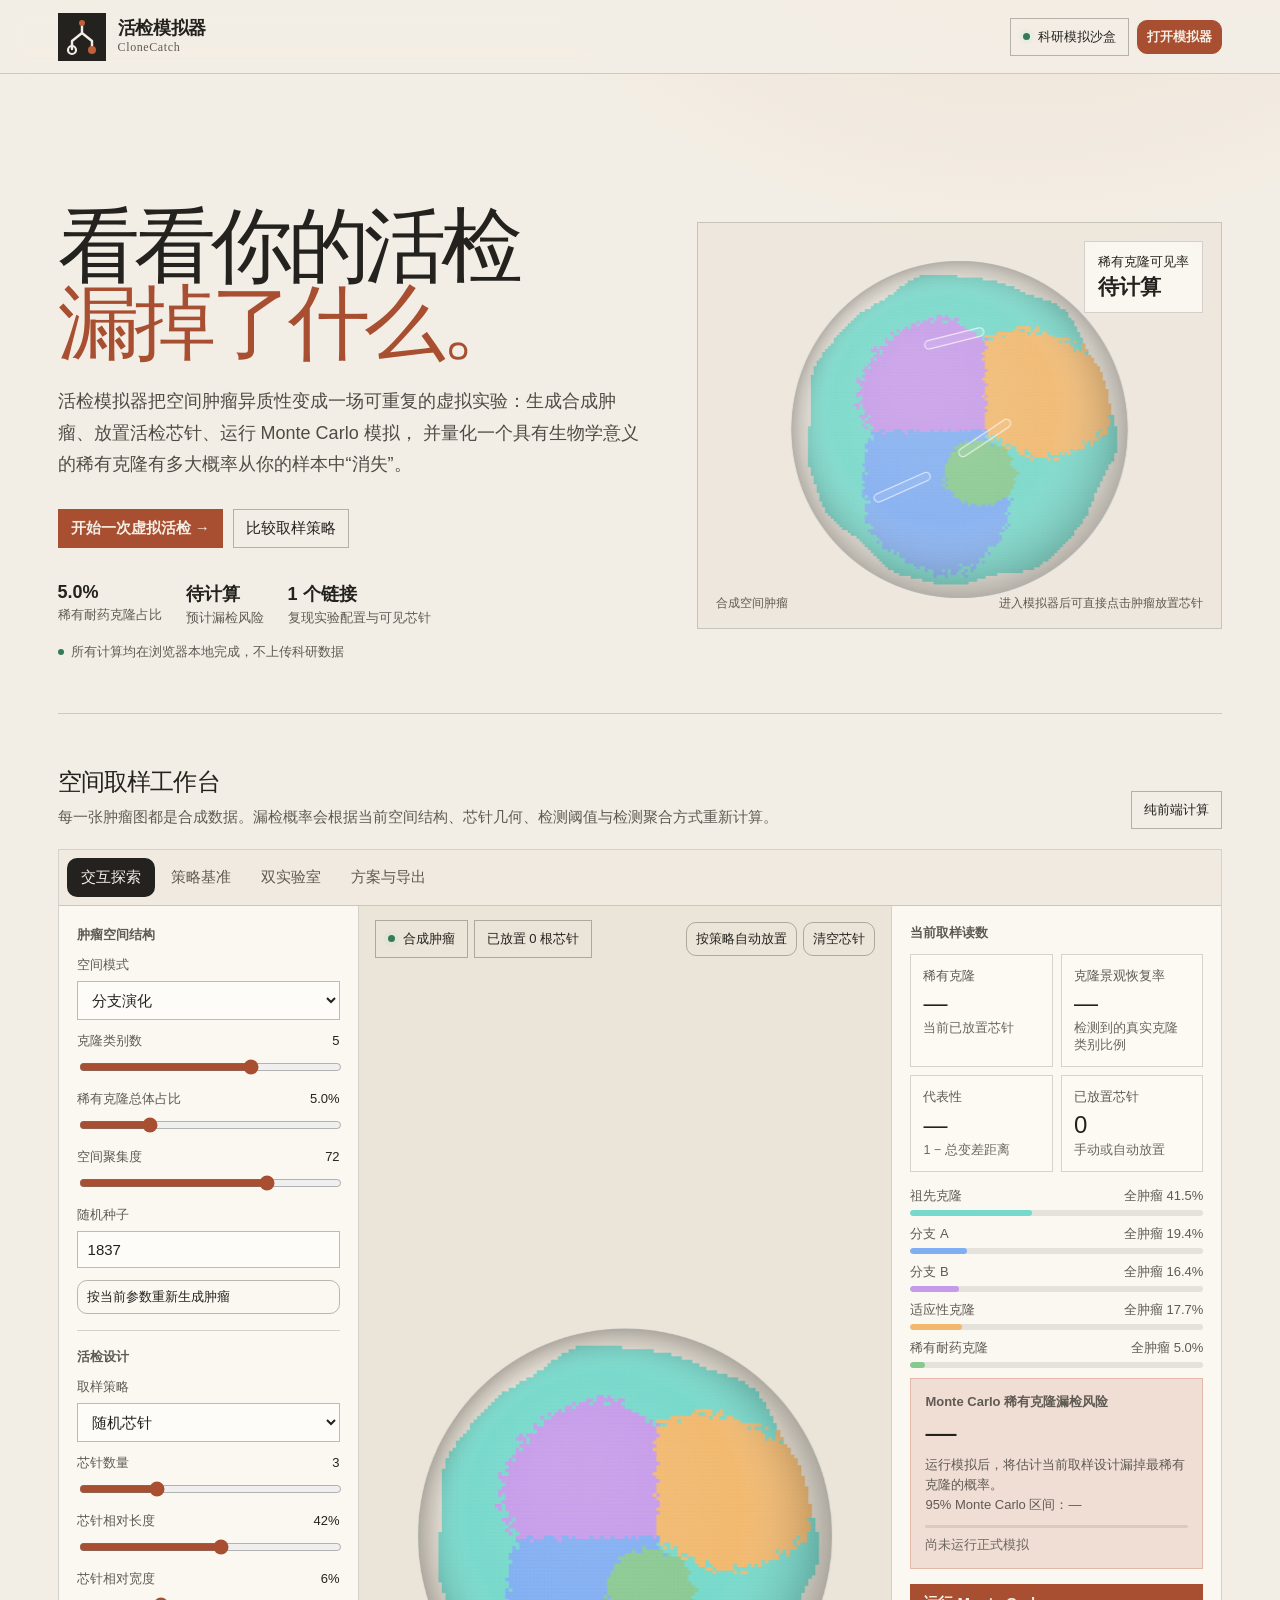
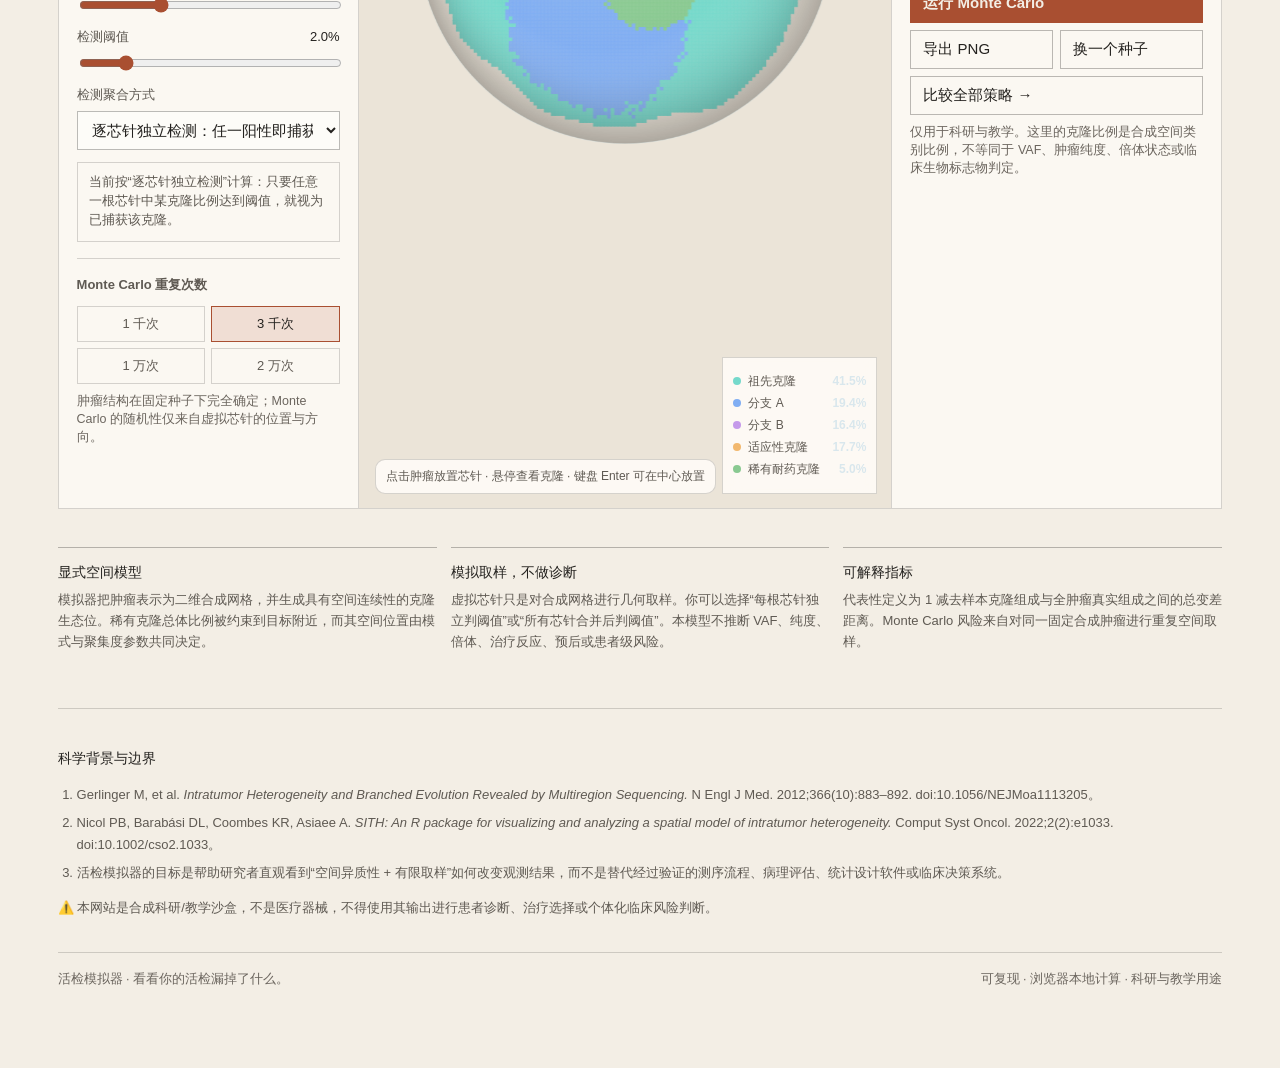
==== commit 4c8603ab: "feat: unify project branding" ====
--- a/index.html
+++ b/index.html
@@ -13,7 +13,7 @@
   <meta property="og:description" content="交互式模拟肿瘤空间异质性、活检取样策略与稀有克隆漏检风险。仅用于科研与教学。">
   <meta name="twitter:card" content="summary">
   <title>活检模拟器</title>
-  <link rel="icon" href="assets/icon.svg" type="image/svg+xml" />
+  <link rel="icon" href="assets/project-mark.svg" type="image/svg+xml" />
   <link rel="stylesheet" href="assets/app.css">
   <script src="assets/app.js" defer></script>
 </head>
--- a/assets/app.css
+++ b/assets/app.css
@@ -214,3 +214,45 @@
 .footer a{color:var(--muted);text-decoration:underline;text-decoration-color:rgba(255,255,255,.18)}
 @media(max-width:860px){.model-strip{grid-template-columns:1fr}.canvas-tooltip{top:94px}}
 @media(prefers-reduced-motion:reduce){html{scroll-behavior:auto}.btn,.progress span,.toast,.canvas-tooltip{transition:none!important}}
+
+/* Portfolio visual system: retain the simulation canvas and research controls. */
+:root{--bg:#f3eee5;--panel:rgba(255,252,247,.82);--panel2:#ebe4d8;--line:rgba(36,34,31,.18);--line2:rgba(36,34,31,.3);--text:#24221f;--ink:#24221f;--muted:#6f6a62;--muted2:#938b80;--accent:#c15f3c;--accent2:#8c6b5d;--primary-soft:#f0ded4;--warn:#a56b2b;--danger:#b84a45;--good:#357b56;--shadow:0 14px 32px rgba(36,34,31,.06);--radius:0}
+body{color:var(--text);background:radial-gradient(900px 620px at 80% -5%,rgba(193,95,60,.1),transparent 62%),var(--bg)}
+h1,h2,h3,.brand{font-family:Georgia,"Times New Roman","Songti SC","STSong",serif;font-weight:400}
+.shell{max-width:1440px;padding:0 clamp(22px,4.5vw,72px) 80px}
+.nav{background:rgba(243,238,229,.92);border-color:var(--line);margin:0 calc(-1 * clamp(22px,4.5vw,72px));padding:0 clamp(22px,4.5vw,72px);backdrop-filter:blur(12px)}
+.brandmark{border-radius:0;background:var(--ink);box-shadow:none}
+.pill,.btn{border-color:var(--line2);border-radius:0;background:transparent;color:var(--text)}
+.btn:hover{border-color:var(--accent);background:rgba(255,255,255,.35)}
+.btn.primary{background:var(--accent);border-color:var(--accent);color:var(--bg)}
+.hero{padding-top:clamp(88px,13vh,160px);border-color:var(--line)}
+.eyebrow{color:var(--accent)}
+.lead{color:#4f4b45}
+.hero-visual{border-radius:0;background:rgba(235,228,216,.62);box-shadow:none}
+.hero-float,.workspace,.tabs,.control-group,.seg,.metric,.callout,.model-chip,.assay-note,.warning-note,.mode-badge,.canvas-tooltip,.legend{border-radius:0}
+.hero-float,.workspace{background:rgba(255,252,247,.72);border-color:var(--line)}
+.workspace{box-shadow:none}
+.tabs{background:rgba(235,228,216,.66);border-color:var(--line)}
+.tab.active{background:var(--ink);color:var(--bg)}
+.group-title,.label-line,.hero-proof{color:var(--muted)}
+select,input[type=number]{background:rgba(255,255,255,.45);color:var(--text);border-color:var(--line2);border-radius:0}
+select:focus,input:focus{border-color:var(--accent)}
+.seg button{background:transparent;color:var(--muted);border-color:var(--line);border-radius:0}
+.seg button.active{border-color:var(--accent);color:var(--text);background:var(--primary-soft)}
+.canvas-zone{background:#ebe4d8}
+.stage-hint,.legend{background:rgba(255,252,247,.88);border-color:var(--line);color:var(--muted)}
+.metric{background:rgba(255,252,247,.6);border-color:var(--line)}
+.callout{background:var(--primary-soft);border-color:rgba(193,95,60,.28)}
+.track,.progress{background:rgba(36,34,31,.1)}
+.progress span{background:var(--accent)}
+.footer a{color:var(--muted);text-decoration-color:rgba(36,34,31,.25)}
+@media(max-width:860px){.shell{padding-inline:18px}.nav{margin-inline:-18px;padding-inline:18px}}
+
+/* Visual QA baseline: keep the workbench dense, but make operational text consistently readable. */
+:root{--muted:#5f5a53;--muted2:#6b655e;--accent:#a94f31}
+body{font-size:15px}
+.metric .s,.result-note,.strategy-row.header,.strategy-name span,.viz-sub,.versus,.fingerprint,.export-item span,.footer,.assay-note,.metric .ci,.run-status,.model-chip span{font-size:12.5px}
+.metric .k,.callout p,.bar-label,.viz-title,.lab-head,.lab-detail,.conflict p,textarea,.export-item b,.science p,.refs,.hero-cn-tag,.benchmark-mode{font-size:13px}
+.mode-badge{font-size:12.5px;color:#743721;background:#f0ded4;border-color:rgba(169,79,49,.35)}
+.brandmark{background:var(--ink) url("./project-mark.svg") center/100% 100% no-repeat}
+.brandmark:before,.brandmark:after{display:none}
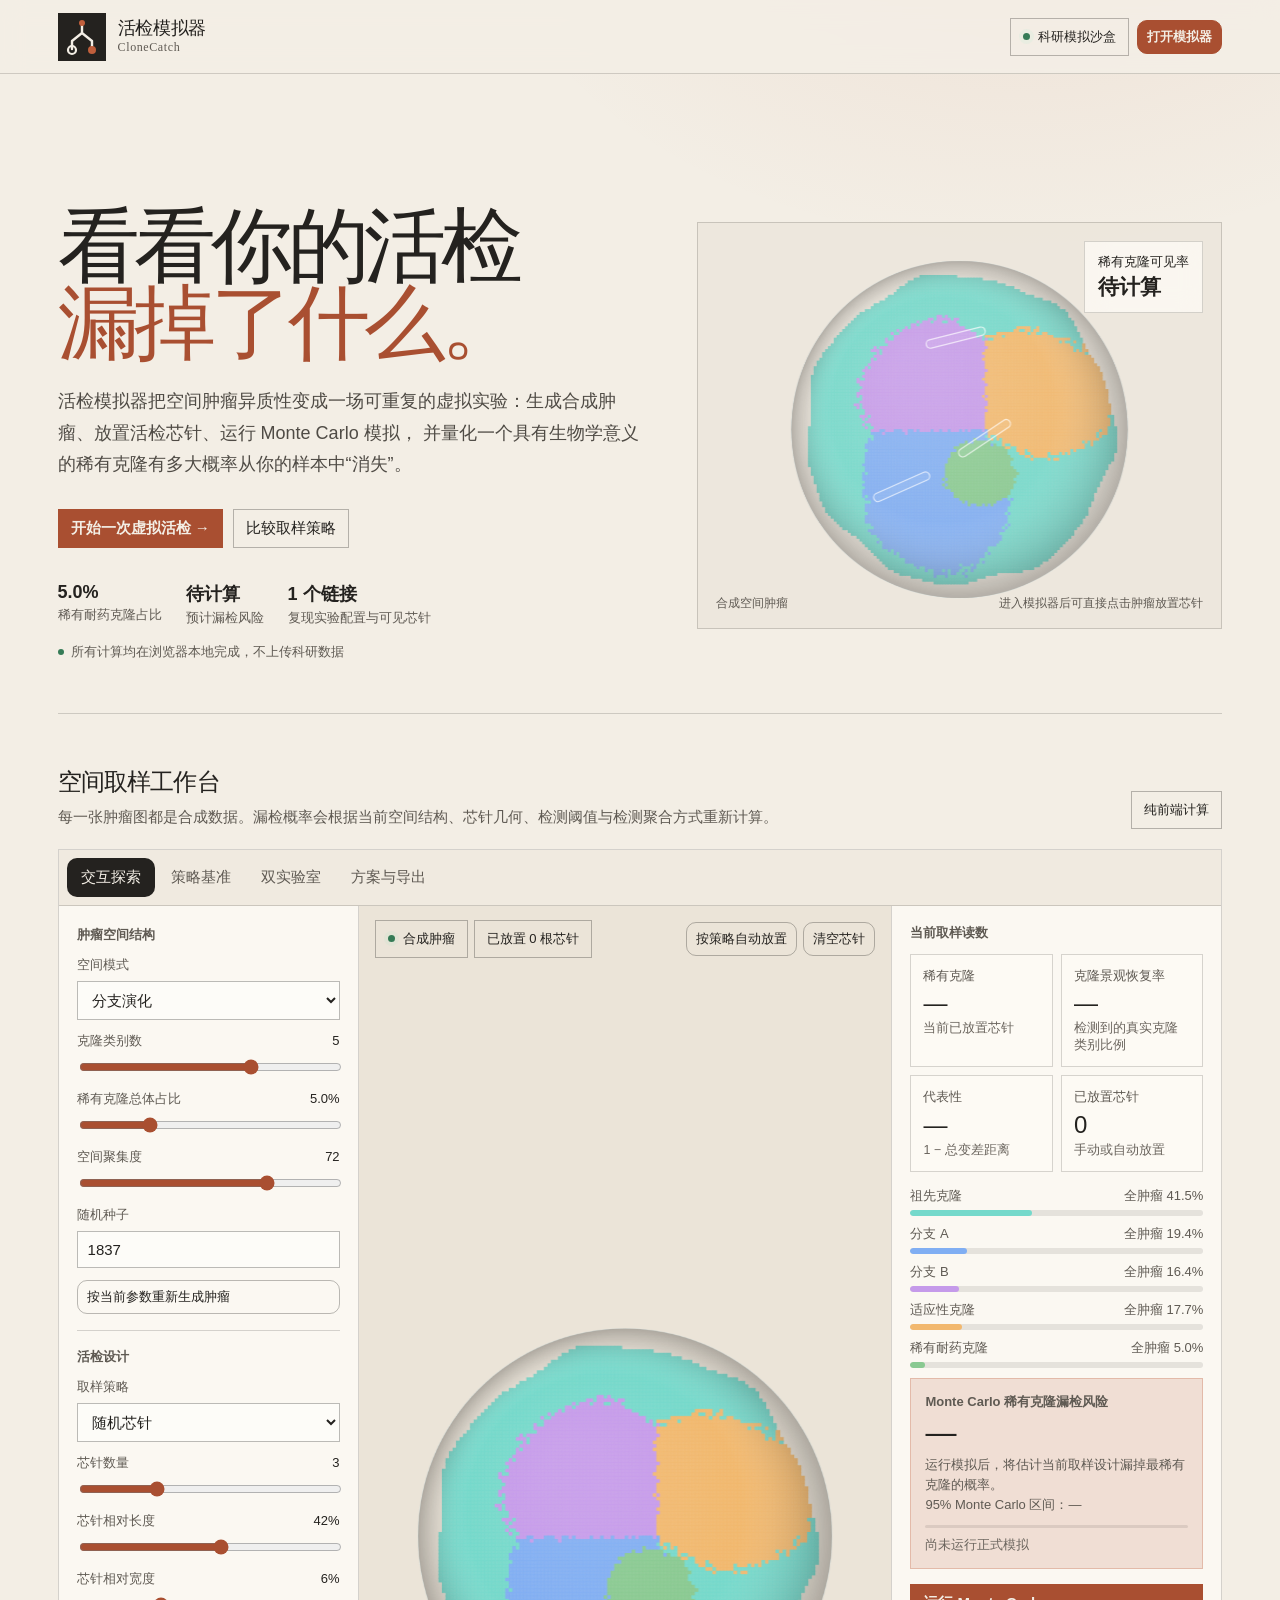
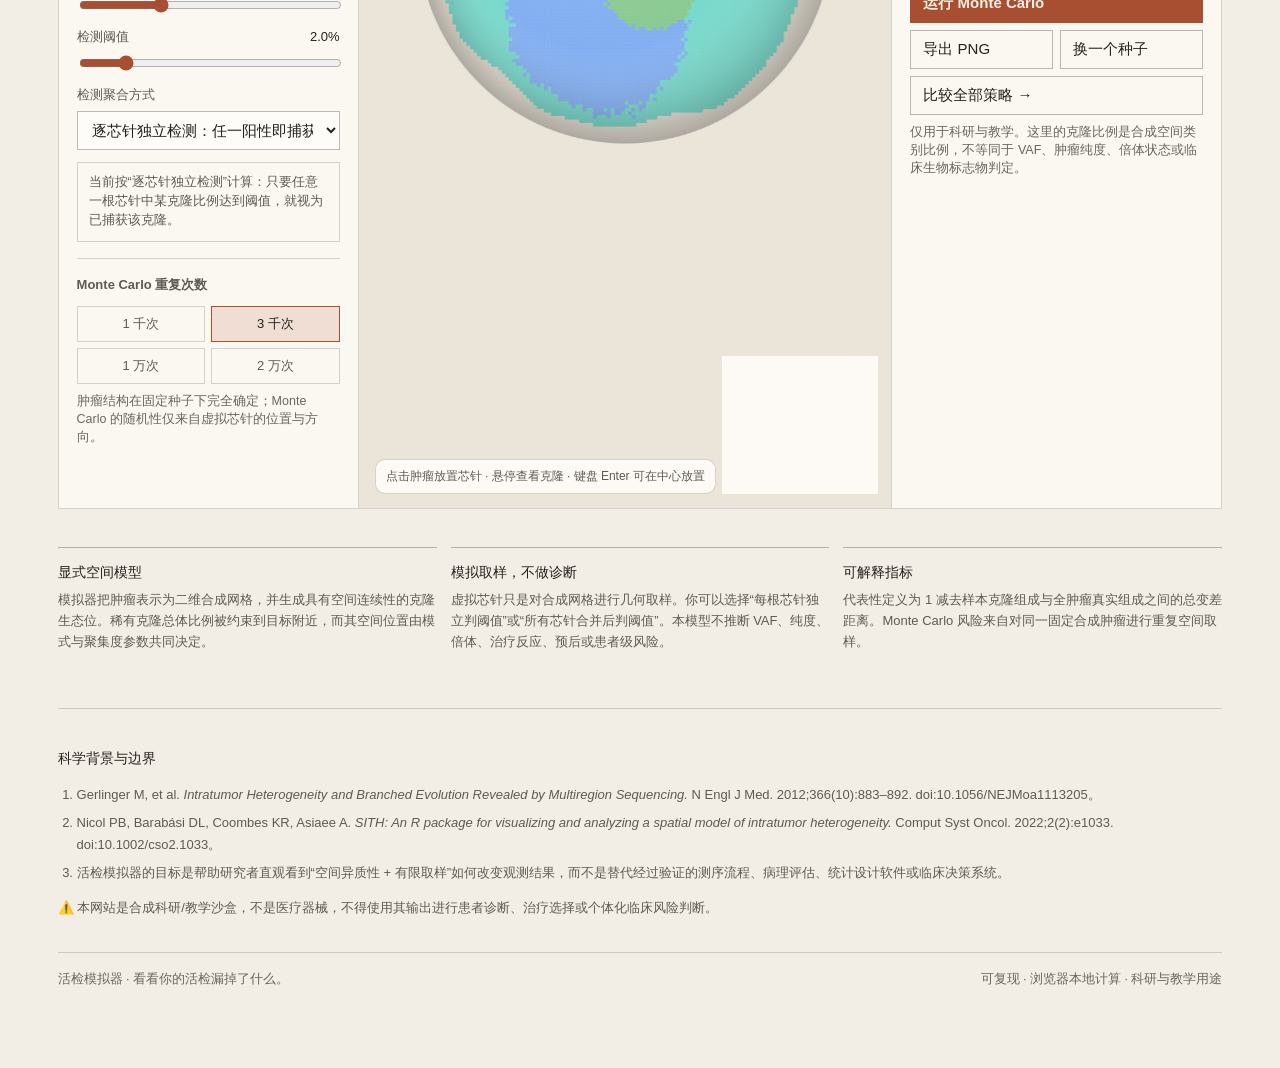
==== commit b3abc5f4: "文档审查修复 + 视觉统一（配色对比度、双语页眉、深色主题、动画静态化、墨绿清理）" ====
--- a/index.html
+++ b/index.html
@@ -3,8 +3,8 @@
 <head>
   <meta charset="utf-8">
   <meta name="viewport" content="width=device-width,initial-scale=1">
-  <meta name="theme-color" content="#071116">
-  <meta name="color-scheme" content="dark">
+  <meta name="theme-color" content="#f3eee5">
+  <meta name="color-scheme" content="light">
   <meta name="robots" content="index,follow">
   <meta name="description" content="活检模拟器（CloneCatch）是面向肿瘤科研与教学的空间取样偏差可视化模拟器：构建合成肿瘤、放置虚拟活检芯针、运行 Monte Carlo 模拟并比较不同取样策略的稀有克隆漏检风险。">
   <meta property="og:locale" content="zh_CN">
--- a/assets/app.css
+++ b/assets/app.css
@@ -10,7 +10,7 @@
 .nav{height:74px;display:flex;align-items:center;justify-content:space-between;position:sticky;top:0;z-index:20;background:linear-gradient(180deg,rgba(7,16,22,.95),rgba(7,16,22,.78));backdrop-filter:blur(18px);border-bottom:1px solid var(--line);margin:0 -28px;padding:0 28px}
 .brand{display:flex;align-items:center;gap:12px}
 .brand strong,.brand small{display:block}
-.brand strong{font-size:18px;line-height:1.15;letter-spacing:-.02em;font-weight:750}
+.brand strong{font-size:18px;line-height:1.15;letter-spacing:-.02em;font-weight:400}
 .brand small{font-size:12px;margin-top:2px;letter-spacing:.05em;color:var(--muted);font-weight:500}
 .brandmark{width:48px;height:48px;border-radius:50%;position:relative;background:linear-gradient(135deg,rgba(91,224,206,.95),rgba(138,184,255,.72));box-shadow:0 0 0 1px rgba(255,255,255,.16) inset,0 8px 30px rgba(91,224,206,.14)}
 .brandmark:before,.brandmark:after{content:"";position:absolute;left:10px;right:10px;height:1px;background:rgba(4,18,24,.55);transform:rotate(-28deg)}
@@ -175,6 +175,7 @@
 @media(max-width:520px){h1{font-size:46px}
 .lead{font-size:15px}
 .brand small{display:none}
+.brandmark{width:40px;height:40px}
 .nav-actions .btn.ghost{display:none}
 .hero-proof{gap:16px}
 .canvas-toolbar{align-items:flex-start;flex-direction:column}
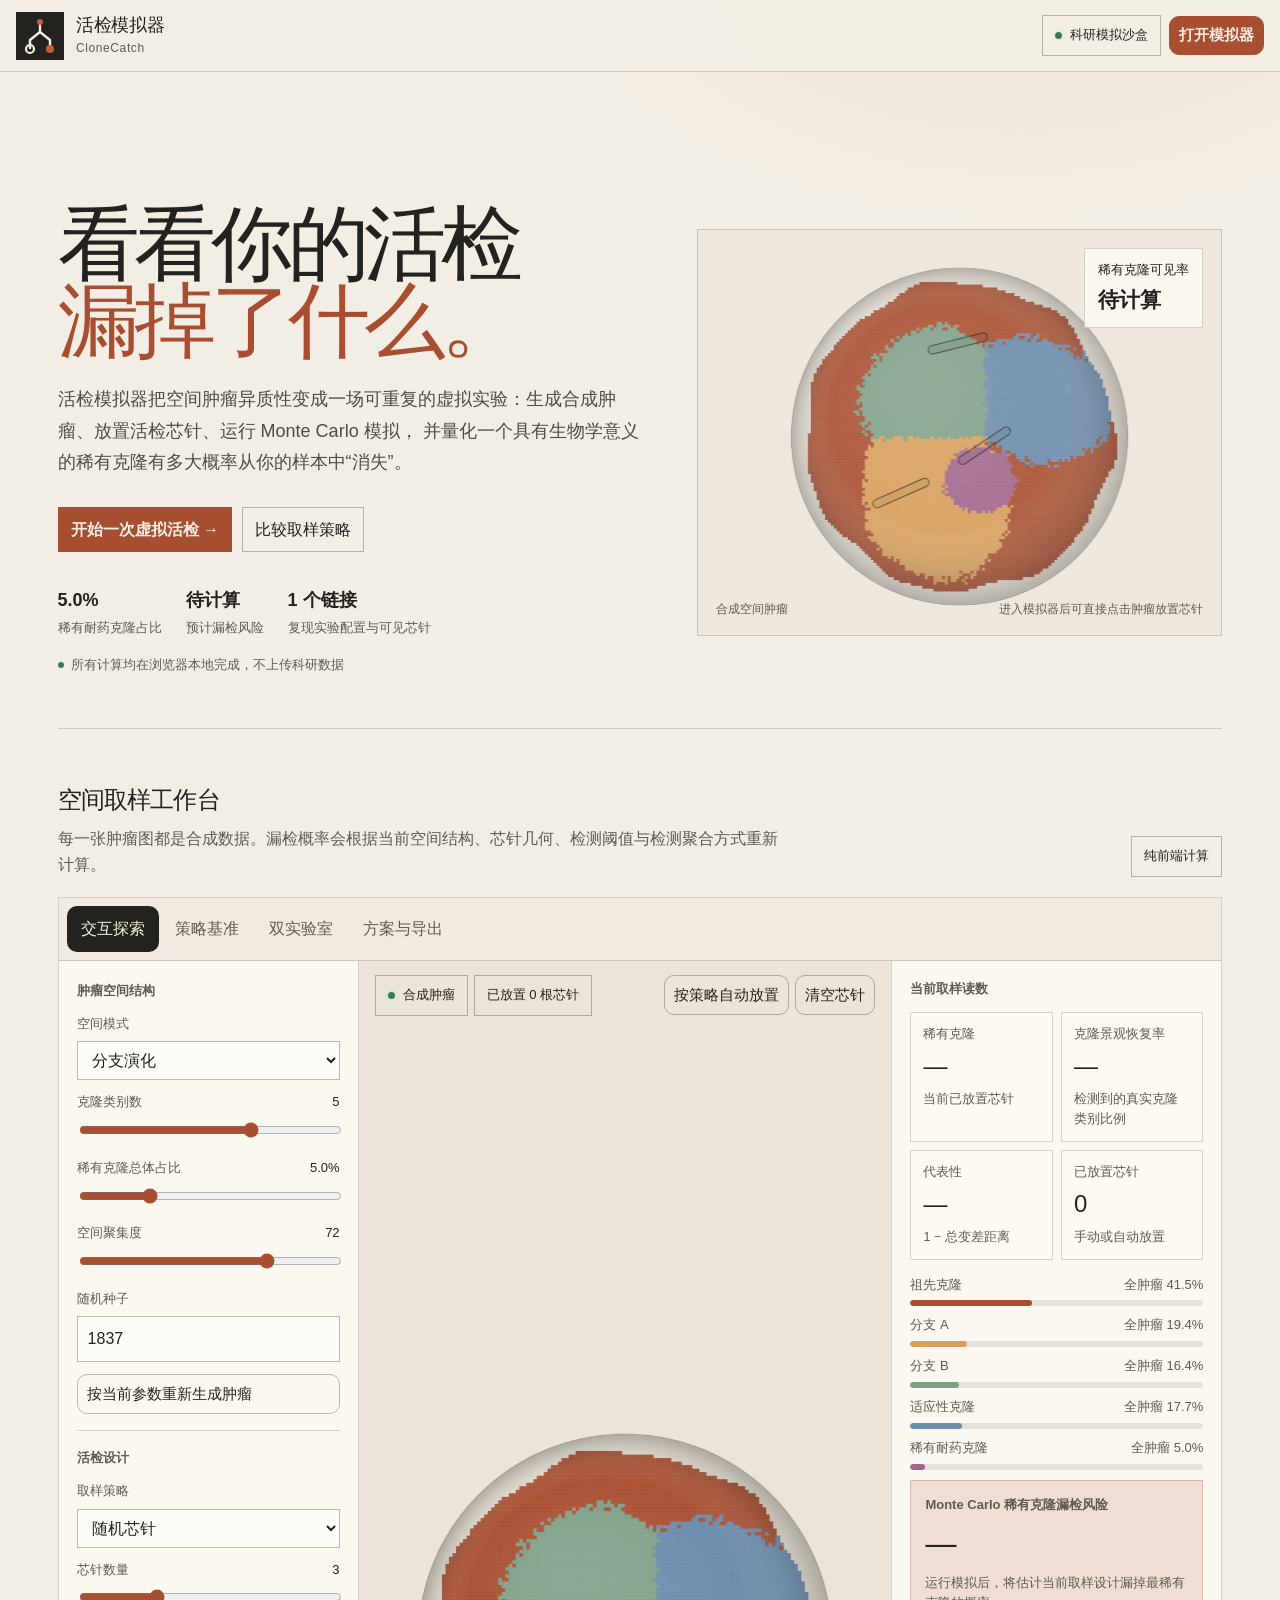
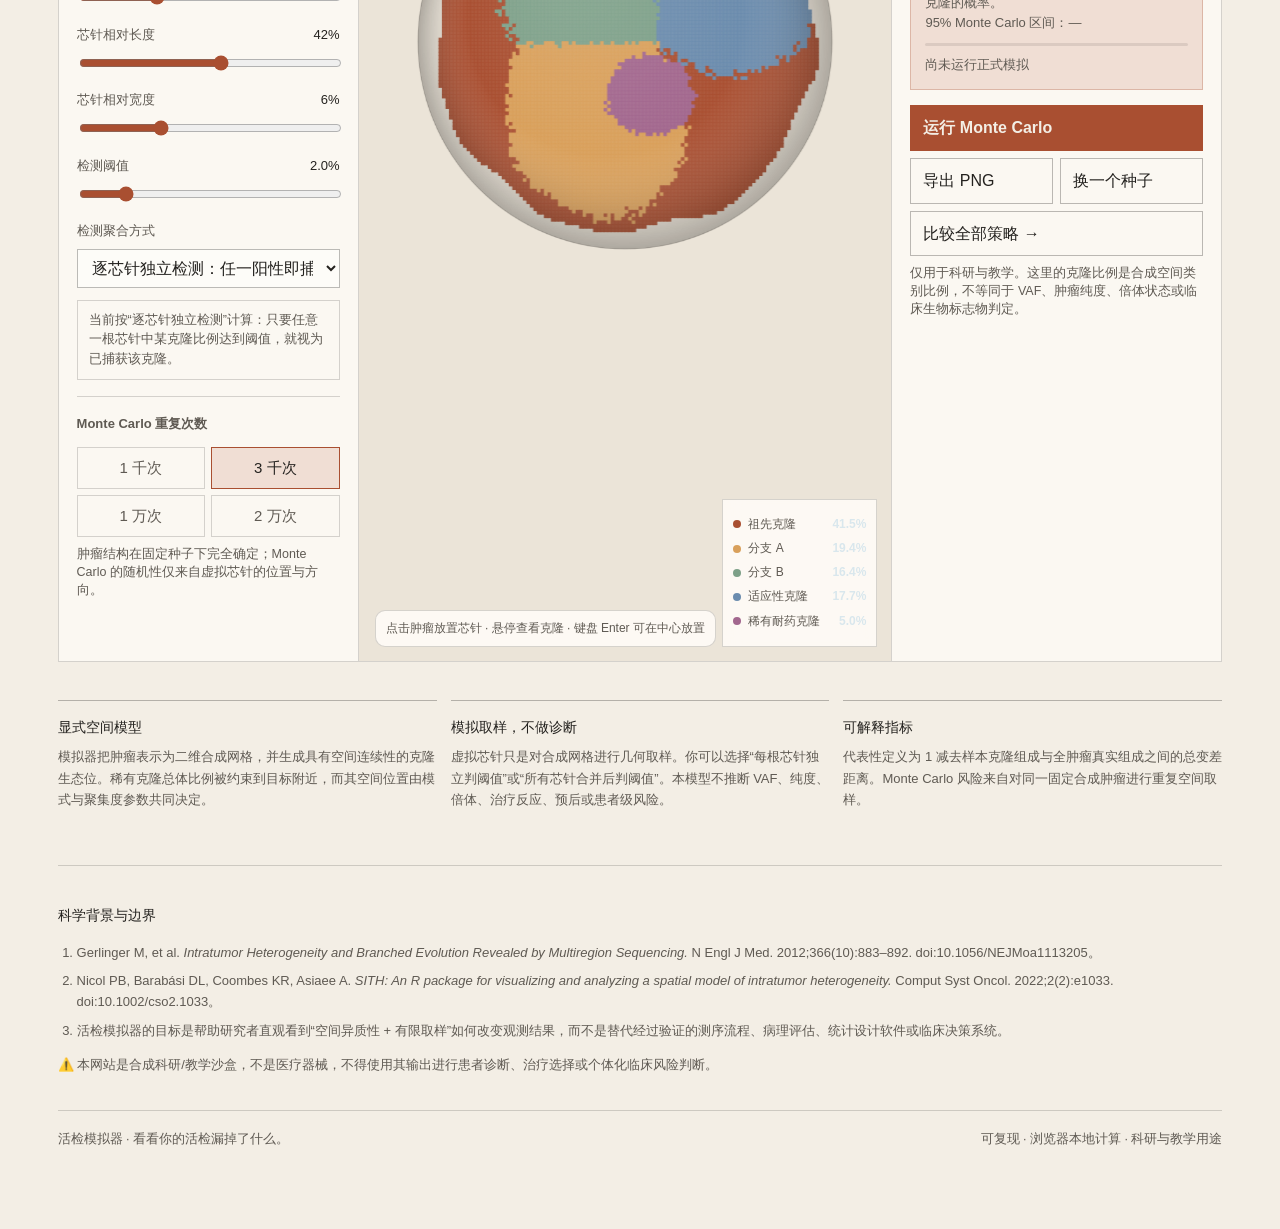
==== commit 1704cd01: "Unify centered header containers and edge alignment" ====
--- a/index.html
+++ b/index.html
@@ -14,12 +14,11 @@
   <meta name="twitter:card" content="summary">
   <title>活检模拟器</title>
   <link rel="icon" href="assets/project-mark.svg" type="image/svg+xml" />
-  <link rel="stylesheet" href="assets/app.css">
+  <link rel="stylesheet" href="assets/app.css?v=4e9c053b18ec">
   <script src="assets/app.js" defer></script>
 </head>
 <body>
-  <div class="shell">
-    <nav class="nav" aria-label="主导航">
+  <nav class="nav" aria-label="主导航">
       <div class="brand">
         <span class="brandmark" aria-hidden="true"></span>
         <span><strong>活检模拟器</strong><small>CloneCatch</small></span>
@@ -28,8 +27,9 @@
         <span class="pill"><span class="status-dot" aria-hidden="true"></span>科研模拟沙盒</span>
         <button class="btn primary small" id="jumpBtn" type="button">打开模拟器</button>
       </div>
-    </nav>
-
+  </nav>
+
+  <div class="shell">
     <header class="hero">
       <div>
         <h1>看看你的活检<br><em>漏掉了什么。</em></h1>
--- a/assets/app.css
+++ b/assets/app.css
@@ -1,108 +1,110 @@
-:root{/* 统一色板 (CloneCatch) */--bg:#071116;--panel:#0d1b23;--panel2:#10242d;--line:rgba(163,222,216,.14);--line2:rgba(163,222,216,.3);--text:#eaf6f4;--muted:#8fa9a8;--muted2:#5f7d7c;--accent:#5be0ce;--accent2:#8ab8ff;--warn:#ffc069;--danger:#ff8282;--good:#6de3a5;--shadow:0 26px 80px rgba(0,0,0,.28);--radius:16px}
-
 *{box-sizing:border-box}
 html{scroll-behavior:smooth}
-body{margin:0;color:var(--text);background:radial-gradient(1100px 700px at 80% -5%,rgba(57,151,160,.10),transparent 62%),radial-gradient(900px 620px at -5% 24%,rgba(91,105,180,.08),transparent 64%),var(--bg);font-family:Inter,ui-sans-serif,-apple-system,BlinkMacSystemFont,"Segoe UI","PingFang SC","Microsoft YaHei",sans-serif;-webkit-font-smoothing:antialiased}
-button,input,select,textarea{font:inherit}
+body{margin:0;-webkit-font-smoothing:antialiased}
+button{font:inherit}
+input{font:inherit}
+select{font:inherit}
+textarea{font:inherit}
 button{cursor:pointer}
 a{color:inherit}
-.shell{max-width:1540px;margin:auto;padding:0 28px 80px}
-.nav{height:74px;display:flex;align-items:center;justify-content:space-between;position:sticky;top:0;z-index:20;background:linear-gradient(180deg,rgba(7,16,22,.95),rgba(7,16,22,.78));backdrop-filter:blur(18px);border-bottom:1px solid var(--line);margin:0 -28px;padding:0 28px}
+.shell{margin:auto}
+.nav{position:static;z-index:20}
 .brand{display:flex;align-items:center;gap:12px}
-.brand strong,.brand small{display:block}
-.brand strong{font-size:18px;line-height:1.15;letter-spacing:-.02em;font-weight:400}
-.brand small{font-size:12px;margin-top:2px;letter-spacing:.05em;color:var(--muted);font-weight:500}
-.brandmark{width:48px;height:48px;border-radius:50%;position:relative;background:linear-gradient(135deg,rgba(91,224,206,.95),rgba(138,184,255,.72));box-shadow:0 0 0 1px rgba(255,255,255,.16) inset,0 8px 30px rgba(91,224,206,.14)}
-.brandmark:before,.brandmark:after{content:"";position:absolute;left:10px;right:10px;height:1px;background:rgba(4,18,24,.55);transform:rotate(-28deg)}
-.brandmark:before{top:16px}
-.brandmark:after{top:30px}
+.brand strong{display:block}
+.brand small{display:block}
+.brand strong{font-size:var(--size-subheading);line-height:1.15;letter-spacing:-.02em;font-weight:400}
+.brand small{font-size:var(--size-meta);margin-top:2px;letter-spacing:.05em;color:var(--muted);font-weight:500}
+.brandmark{width:48px;height:48px;position:relative}
 .nav-actions{display:flex;align-items:center;gap:8px}
-.pill,.btn{border:1px solid var(--line2);color:var(--text);background:rgba(255,255,255,.035);border-radius:12px;padding:9px 12px;transition:.18s ease;display:inline-flex;align-items:center;gap:8px}
-.pill{font-size:13px;color:var(--muted);cursor:default}
-.btn:hover{border-color:rgba(91,224,206,.42);background:rgba(91,224,206,.07)}
-.btn.primary{background:var(--accent);border-color:var(--accent);color:#06211f;font-weight:750}
+.pill{border:1px solid var(--line2);padding:9px 12px;transition:.18s ease;display:inline-flex;align-items:center;gap:8px}
+.btn{border:1px solid var(--line2);padding:9px 12px;transition:.18s ease;display:inline-flex;align-items:center;gap:8px}
+.pill{font-size:var(--size-small);cursor:default}
+.btn.primary{font-weight:750}
 .btn.primary:hover{filter:brightness(1.05);box-shadow:0 8px 26px rgba(91,224,206,.14)}
 .btn.ghost{background:transparent}
-.btn.small{padding:7px 9px;font-size:13px;border-radius:10px}
+.btn.small{padding:7px 9px;font-size:var(--size-control);border-radius:10px}
 .hero{min-height:500px;display:grid;grid-template-columns:1.06fr .94fr;align-items:center;gap:46px;padding:78px 0 52px;border-bottom:1px solid var(--line)}
-.eyebrow{color:var(--accent);font-size:13px;letter-spacing:.15em;text-transform:uppercase;font-weight:800;display:flex;align-items:center;gap:9px}
+.eyebrow{font-size:var(--size-small);letter-spacing:.15em;text-transform:uppercase;font-weight:800;display:flex;align-items:center;gap:9px}
 .eyebrow:before{content:"";width:25px;height:1px;background:var(--accent)}
-h1{font-size:clamp(48px,6.4vw,92px);line-height:.94;letter-spacing:-.065em;margin:17px 0 24px;max-width:880px;font-weight:780}
+h1{font-size:clamp(48px,6.4vw,92px);line-height:.94;letter-spacing:-.065em;margin:17px 0 24px;max-width:880px}
 h1 em{font-style:normal;color:var(--accent)}
-.lead{max-width:700px;color:#b6c9d2;font-size:18px;line-height:1.75}
+.lead{max-width:700px;font-size:var(--size-subheading);line-height:1.75}
 .hero-actions{display:flex;gap:10px;flex-wrap:wrap;margin-top:28px}
-.hero-proof{display:flex;gap:24px;flex-wrap:wrap;margin-top:34px;color:var(--muted);font-size:13px}
-.hero-proof b{display:block;color:var(--text);font-size:18px;margin-bottom:3px;font-weight:650}
-.hero-visual{min-height:405px;position:relative;border:1px solid var(--line);border-radius:28px;background:linear-gradient(180deg,rgba(255,255,255,.028),transparent),radial-gradient(440px 290px at 50% 50%,rgba(91,224,206,.08),transparent 67%);overflow:hidden;box-shadow:var(--shadow)}
+.hero-proof{display:flex;gap:24px;flex-wrap:wrap;margin-top:34px;font-size:var(--size-small)}
+.hero-proof b{display:block;color:var(--text);font-size:var(--size-subheading);margin-bottom:3px;font-weight:650}
+.hero-visual{min-height:405px;position:relative;border:1px solid var(--line);overflow:hidden}
 #heroCanvas{width:100%;height:405px;display:block}
-.hero-float{position:absolute;right:18px;top:18px;padding:11px 13px;border-radius:12px;background:rgba(5,14,20,.76);border:1px solid var(--line2);backdrop-filter:blur(12px);font-size:13px}
+.hero-float{position:absolute;right:18px;top:18px;padding:11px 13px;border:1px solid var(--line2);backdrop-filter:blur(12px);font-size:var(--size-small)}
 .hero-float b{font-size:21px;display:block;margin-top:2px}
-.hero-caption{position:absolute;left:18px;right:18px;bottom:16px;display:flex;justify-content:space-between;gap:12px;color:var(--muted);font-size:12px}
+.hero-caption{position:absolute;left:18px;right:18px;bottom:16px;display:flex;justify-content:space-between;gap:12px;color:var(--muted);font-size:var(--size-meta)}
 .section-head{display:flex;align-items:end;justify-content:space-between;gap:22px;padding:52px 0 20px}
-.section-head h2{margin:0;font-size:24px;letter-spacing:-.035em}
+.section-head h2{margin:0;font-size:var(--size-heading);letter-spacing:-.035em}
 .section-head p{margin:7px 0 0;color:var(--muted);max-width:720px;line-height:1.6}
-.workspace{border:1px solid var(--line);border-radius:24px;background:rgba(9,19,27,.72);overflow:hidden;box-shadow:var(--shadow)}
-.tabs{display:flex;gap:2px;padding:8px;border-bottom:1px solid var(--line);background:rgba(255,255,255,.016);overflow-x:auto}
+.workspace{border:1px solid var(--line);overflow:hidden}
+.tabs{display:flex;gap:2px;padding:8px;border-bottom:1px solid var(--line);overflow-x:auto}
 .tab{border:0;background:transparent;color:var(--muted);padding:10px 14px;border-radius:10px;white-space:nowrap}
-.tab.active{background:rgba(91,224,206,.10);color:var(--text)}
 .view{display:none}
 .view.active{display:block}
 .explore-grid{display:grid;grid-template-columns:300px minmax(430px,1fr) 330px;min-height:680px}
-.controls,.insights{padding:18px}
+.controls{padding:18px}
+.insights{padding:18px}
 .controls{border-right:1px solid var(--line)}
 .insights{border-left:1px solid var(--line)}
 .control-group{padding:2px 0 16px;margin-bottom:15px;border-bottom:1px solid var(--line)}
 .control-group:last-child{border-bottom:0}
-.group-title{font-size:13px;color:#c5d6de;font-weight:700;margin:0 0 12px}
+.group-title{font-size:var(--size-small);font-weight:700;margin:0 0 12px}
 label.row{display:block;margin:12px 0}
-.label-line{display:flex;align-items:center;justify-content:space-between;gap:10px;margin-bottom:7px;color:var(--muted);font-size:13px}
+.label-line{display:flex;align-items:center;justify-content:space-between;gap:10px;margin-bottom:7px;font-size:var(--size-small)}
 .label-line output{color:var(--text);font-variant-numeric:tabular-nums}
-select,input[type=number]{width:100%;background:#0a151d;color:var(--text);border:1px solid var(--line2);border-radius:10px;padding:9px 10px;outline:none}
-select:focus,input:focus{border-color:rgba(91,224,206,.55)}
+select{width:100%;border:1px solid var(--line2);padding:9px 10px;outline:none}
+input[type=number]{width:100%;border:1px solid var(--line2);padding:9px 10px;outline:none}
 input[type=range]{width:100%;accent-color:var(--accent)}
 .seg{display:grid;grid-template-columns:repeat(2,1fr);gap:6px}
-.seg button{border:1px solid var(--line);background:rgba(255,255,255,.025);color:var(--muted);border-radius:10px;padding:8px;font-size:13px}
-.seg button.active{border-color:rgba(91,224,206,.42);color:var(--text);background:rgba(91,224,206,.08)}
-.canvas-zone{position:relative;min-height:680px;display:flex;flex-direction:column;background:radial-gradient(500px 420px at 50% 46%,rgba(43,118,128,.08),transparent 70%)}
+.seg button{border:1px solid var(--line);padding:8px;font-size:var(--size-control)}
+.canvas-zone{position:relative;min-height:680px;display:flex;flex-direction:column}
 .canvas-toolbar{display:flex;align-items:center;justify-content:space-between;gap:12px;padding:14px 16px 6px;z-index:3}
 .canvas-toolbar .left{display:flex;gap:6px;flex-wrap:wrap}
 .status-dot{width:7px;height:7px;border-radius:50%;background:var(--good);box-shadow:0 0 0 4px rgba(114,229,173,.08)}
 .stage{position:relative;flex:1;min-height:560px}
 #tumorCanvas{position:absolute;inset:0;width:100%;height:100%;display:block;touch-action:manipulation}
-.stage-hint{position:absolute;left:16px;bottom:14px;color:var(--muted);font-size:12px;padding:8px 10px;background:rgba(6,14,20,.72);border:1px solid var(--line);border-radius:10px;pointer-events:none}
-.legend{position:absolute;right:14px;bottom:14px;min-width:155px;padding:10px;border:1px solid var(--line);border-radius:12px;background:rgba(6,14,20,.72);backdrop-filter:blur(10px);font-size:12px}
+.stage-hint{position:absolute;left:16px;bottom:14px;font-size:var(--size-meta);padding:8px 10px;border:1px solid var(--line);border-radius:10px;pointer-events:none}
+.legend{position:absolute;right:14px;bottom:14px;min-width:155px;padding:10px;border:1px solid var(--line);backdrop-filter:blur(10px);font-size:var(--size-meta)}
 .legend-item{display:flex;align-items:center;justify-content:space-between;gap:14px;margin:5px 0;color:var(--muted)}
 .legend-name{display:flex;align-items:center;gap:7px}
 .swatch{width:8px;height:8px;border-radius:50%}
 .legend-item b{font-variant-numeric:tabular-nums;color:#d9e7ed;font-weight:600}
 .metric-grid{display:grid;grid-template-columns:repeat(2,1fr);gap:8px}
-.metric{background:rgba(255,255,255,.025);border:1px solid var(--line);border-radius:13px;padding:12px}
-.metric .k{font-size:12px;color:var(--muted);line-height:1.35}
-.metric .v{font-size:24px;letter-spacing:-.04em;margin-top:5px;font-variant-numeric:tabular-nums}
-.metric .s{font-size:11px;color:var(--muted2);margin-top:3px}
-.callout{border:1px solid rgba(91,224,206,.20);background:rgba(91,224,206,.055);border-radius:14px;padding:14px;margin-top:10px}
+.metric{border:1px solid var(--line);padding:12px}
+.metric .k{color:var(--muted);line-height:1.35}
+.metric .v{font-size:var(--size-heading);letter-spacing:-.04em;margin-top:5px;font-variant-numeric:tabular-nums}
+.metric .s{color:var(--muted2);margin-top:3px}
+.callout{border:1px solid rgba(91,224,206,.20);padding:14px;margin-top:10px}
 .callout .big{font-size:31px;letter-spacing:-.04em;margin:4px 0}
-.callout p{margin:0;color:var(--muted);font-size:12px;line-height:1.55}
+.callout p{margin:0;color:var(--muted);line-height:1.55}
 .clone-bars{margin-top:15px}
 .bar-row{margin:9px 0}
-.bar-label{display:flex;justify-content:space-between;gap:10px;font-size:12px;color:var(--muted);margin-bottom:5px}
-.track{height:6px;border-radius:99px;background:rgba(255,255,255,.06);overflow:hidden}
+.bar-label{display:flex;justify-content:space-between;gap:10px;color:var(--muted);margin-bottom:5px}
+.track{height:6px;border-radius:99px;overflow:hidden}
 .fill{height:100%;border-radius:99px}
 .action-stack{display:grid;grid-template-columns:1fr 1fr;gap:7px;margin-top:15px}
 .wide{grid-column:1/-1}
-.progress{height:3px;background:rgba(255,255,255,.05);overflow:hidden;margin-top:10px;border-radius:99px}
-.progress span{display:block;height:100%;width:0;background:var(--accent);transition:width .15s linear}
-.result-note{font-size:11px;color:var(--muted2);line-height:1.45;margin-top:8px}
-.benchmark-wrap,.labs-wrap,.protocol-wrap{padding:24px}
+.progress{height:3px;overflow:hidden;margin-top:10px;border-radius:99px}
+.progress span{display:block;height:100%;width:0;transition:width .15s linear}
+.result-note{color:var(--muted2);line-height:1.45;margin-top:8px}
+.benchmark-wrap{padding:24px}
+.labs-wrap{padding:24px}
+.protocol-wrap{padding:24px}
 .benchmark-top{display:grid;grid-template-columns:1fr auto;align-items:start;gap:20px}
-.benchmark-top h3,.labs-wrap h3,.protocol-wrap h3{margin:0;font-size:20px}
-.sub{color:var(--muted);font-size:13px;line-height:1.55;margin-top:6px}
+.benchmark-top h3{margin:0;font-size:var(--size-section)}
+.labs-wrap h3{margin:0;font-size:var(--size-section)}
+.protocol-wrap h3{margin:0;font-size:var(--size-section)}
+.sub{color:var(--muted);font-size:var(--size-small);line-height:1.55;margin-top:6px}
 .strategy-table{margin-top:22px;border:1px solid var(--line);border-radius:16px;overflow:hidden}
-.strategy-row{display:grid;grid-template-columns:1.15fr .8fr .8fr .8fr .9fr;gap:14px;align-items:center;padding:13px 15px;border-bottom:1px solid var(--line);font-size:13px}
+.strategy-row{display:grid;grid-template-columns:1.15fr .8fr .8fr .8fr .9fr;gap:14px;align-items:center;padding:13px 15px;border-bottom:1px solid var(--line);font-size:var(--size-small)}
 .strategy-row:last-child{border-bottom:0}
-.strategy-row.header{color:var(--muted2);background:rgba(255,255,255,.018);font-size:11px;text-transform:uppercase;letter-spacing:.07em}
-.strategy-name b{display:block;font-size:13px;margin-bottom:3px}
-.strategy-name span{color:var(--muted);font-size:11px}
+.strategy-row.header{color:var(--muted2);background:rgba(255,255,255,.018);text-transform:uppercase;letter-spacing:.07em}
+.strategy-name b{display:block;font-size:var(--size-small);margin-bottom:3px}
+.strategy-name span{color:var(--muted)}
 .risk{font-variant-numeric:tabular-nums}
 .risk.high{color:var(--danger)}
 .risk.med{color:var(--warn)}
@@ -111,39 +113,38 @@
 .mini-track span{height:100%;display:block;background:var(--accent)}
 .curve-wrap{display:grid;grid-template-columns:1.25fr .75fr;gap:20px;margin-top:22px}
 .viz-panel{border:1px solid var(--line);border-radius:16px;padding:15px;background:rgba(255,255,255,.014)}
-.viz-title{font-size:12px;font-weight:700}
-.viz-sub{font-size:11px;color:var(--muted);margin-top:3px}
+.viz-title{font-weight:700}
+.viz-sub{color:var(--muted);margin-top:3px}
 #riskSvg{width:100%;height:240px;display:block;margin-top:10px}
 .benchmark-summary{display:grid;gap:9px;margin-top:14px}
 .summary-line{padding:12px;border-radius:12px;background:rgba(255,255,255,.025);border:1px solid var(--line)}
 .summary-line b{font-size:22px;display:block;margin-top:3px}
 .labs-grid{display:grid;grid-template-columns:1fr 90px 1fr;gap:18px;align-items:center;margin-top:24px}
 .lab-card{border:1px solid var(--line);border-radius:18px;padding:18px;background:rgba(255,255,255,.018);min-height:225px}
-.lab-head{display:flex;justify-content:space-between;align-items:center;color:var(--muted);font-size:12px}
+.lab-head{display:flex;justify-content:space-between;align-items:center;color:var(--muted)}
 .lab-result{font-size:36px;letter-spacing:-.04em;margin:30px 0 8px}
-.lab-detail{font-size:12px;color:var(--muted);line-height:1.65}
-.versus{text-align:center;color:var(--muted2);font-size:11px}
+.lab-detail{color:var(--muted);line-height:1.65}
+.versus{text-align:center;color:var(--muted2)}
 .conflict{margin-top:20px;border:1px solid rgba(255,190,114,.24);background:rgba(255,190,114,.05);border-radius:18px;padding:19px;display:grid;grid-template-columns:auto 1fr;gap:20px;align-items:center}
 .conflict .pct{font-size:45px;letter-spacing:-.06em;color:var(--warn)}
-.conflict p{margin:3px 0 0;color:var(--muted);font-size:12px;line-height:1.55}
+.conflict p{margin:3px 0 0;color:var(--muted);line-height:1.55}
 .protocol-grid{display:grid;grid-template-columns:1fr .78fr;gap:20px;margin-top:20px}
-textarea{width:100%;min-height:360px;resize:vertical;background:#08131b;color:#cfe0e7;border:1px solid var(--line);border-radius:16px;padding:16px;line-height:1.65;font-size:12px;outline:none}
-.fingerprint{padding:14px;border:1px solid var(--line);border-radius:14px;background:rgba(255,255,255,.018);word-break:break-all;font-family:ui-monospace,SFMono-Regular,Menlo,monospace;font-size:11px;color:#c7d8df}
+textarea{width:100%;min-height:360px;resize:vertical;background:#08131b;color:#cfe0e7;border:1px solid var(--line);border-radius:16px;padding:16px;line-height:1.65;outline:none}
+.fingerprint{padding:14px;border:1px solid var(--line);border-radius:14px;background:rgba(255,255,255,.018);word-break:break-all;font-family:var(--type-mono);color:#c7d8df}
 .export-list{display:grid;gap:8px;margin-top:12px}
 .export-item{display:flex;justify-content:space-between;align-items:center;gap:12px;padding:12px;border:1px solid var(--line);border-radius:12px;background:rgba(255,255,255,.018)}
-.export-item b{font-size:12px}
-.export-item span{font-size:11px;color:var(--muted)}
+.export-item span{color:var(--muted)}
 .science{margin-top:38px;display:grid;grid-template-columns:1fr 1fr 1fr;gap:14px}
 .science article{border-top:1px solid var(--line2);padding-top:16px}
-.science h3{font-size:14px;margin:0 0 7px}
-.science p{color:var(--muted);font-size:12px;line-height:1.65;margin:0}
-.refs{margin-top:55px;border-top:1px solid var(--line);padding-top:24px;color:var(--muted);font-size:12px;line-height:1.65}
-.refs h3{color:var(--text);font-size:14px}
+.science h3{font-size:var(--size-label);margin:0 0 7px}
+.science p{color:var(--muted);line-height:1.65;margin:0}
+.refs{margin-top:55px;border-top:1px solid var(--line);padding-top:24px;color:var(--muted);line-height:1.65}
+.refs h3{color:var(--text);font-size:var(--size-label)}
 .refs ol{padding-left:19px}
 .refs li{margin:7px 0}
 .refs a{text-decoration-color:rgba(255,255,255,.25)}
-.footer{display:flex;justify-content:space-between;gap:20px;margin-top:34px;padding-top:18px;border-top:1px solid var(--line);color:var(--muted2);font-size:11px}
-.toast{position:fixed;right:20px;bottom:20px;background:#12232c;border:1px solid var(--line2);color:var(--text);padding:11px 14px;border-radius:12px;box-shadow:var(--shadow);font-size:12px;opacity:0;transform:translateY(8px);pointer-events:none;transition:.2s;z-index:40}
+.footer{display:flex;justify-content:space-between;gap:20px;margin-top:34px;padding-top:18px;border-top:1px solid var(--line);color:var(--muted2)}
+.toast{position:fixed;right:20px;bottom:20px;background:#12232c;border:1px solid var(--line2);color:var(--text);padding:11px 14px;border-radius:12px;box-shadow:var(--shadow);font-size:var(--size-meta);opacity:0;transform:translateY(8px);pointer-events:none;transition:.2s;z-index:40}
 .toast.show{opacity:1;transform:translateY(0)}
 
 @media(max-width:1180px){.explore-grid{grid-template-columns:260px 1fr}
@@ -164,8 +165,10 @@
 .canvas-zone{min-height:620px}
 .metric-grid{grid-template-columns:repeat(2,1fr)}
 .strategy-row{grid-template-columns:1.2fr .8fr .8fr}
-.strategy-row>*:nth-child(4),.strategy-row>*:nth-child(5){display:none}
-.curve-wrap,.protocol-grid{grid-template-columns:1fr}
+.strategy-row>*:nth-child(4){display:none}
+.strategy-row>*:nth-child(5){display:none}
+.curve-wrap{grid-template-columns:1fr}
+.protocol-grid{grid-template-columns:1fr}
 .labs-grid{grid-template-columns:1fr}
 .science{grid-template-columns:1fr}
 .benchmark-top{grid-template-columns:1fr}
@@ -173,7 +176,7 @@
 }
 
 @media(max-width:520px){h1{font-size:46px}
-.lead{font-size:15px}
+.lead{font-size:var(--size-control)}
 .brand small{display:none}
 .brandmark{width:40px;height:40px}
 .nav-actions .btn.ghost{display:none}
@@ -182,11 +185,12 @@
 .stage{min-height:500px}
 .legend{right:8px;bottom:10px;min-width:132px}
 .stage-hint{display:none}
-.benchmark-wrap,.labs-wrap,.protocol-wrap{padding:16px}
+.benchmark-wrap{padding:16px}
+.labs-wrap{padding:16px}
+.protocol-wrap{padding:16px}
 .strategy-row{grid-template-columns:1fr .8fr}
 .strategy-row>*:nth-child(3){display:none}
 }
-
 
 /* CloneCatch 中文版增强 */
 :focus-visible{outline:2px solid var(--accent);outline-offset:3px}
@@ -196,64 +200,167 @@
 .no-margin{margin:0!important}
 .actions-inline{display:flex;gap:8px;flex-wrap:wrap;margin-top:9px}
 .actions-spaced{display:flex;gap:8px;flex-wrap:wrap;margin-top:14px}
-.assay-note{margin-top:10px;padding:10px 11px;border:1px solid var(--line);border-radius:11px;background:rgba(255,255,255,.02);font-size:11px;line-height:1.55;color:var(--muted)}
+.assay-note{margin-top:10px;padding:10px 11px;border:1px solid var(--line);background:rgba(255,255,255,.02);line-height:1.55;color:var(--muted)}
 .warning-note{border-color:rgba(255,190,114,.24);background:rgba(255,190,114,.045)}
-.metric .ci{font-size:11px;color:var(--muted2);margin-top:4px;line-height:1.35}
-.run-status{display:flex;align-items:center;justify-content:space-between;gap:10px;margin-top:9px;font-size:11px;color:var(--muted2)}
+.metric .ci{color:var(--muted2);margin-top:4px;line-height:1.35}
+.run-status{display:flex;align-items:center;justify-content:space-between;gap:10px;margin-top:9px;color:var(--muted2)}
 .run-status strong{color:var(--text);font-weight:600}
-.mode-badge{display:inline-flex;align-items:center;padding:4px 7px;border-radius:999px;background:rgba(91,224,206,.08);border:1px solid rgba(91,224,206,.18);color:#bfece4;font-size:11px}
-.hero-cn-tag{display:inline-flex;align-items:center;gap:7px;margin-top:16px;color:var(--muted);font-size:12px}
+.mode-badge{display:inline-flex;align-items:center;padding:4px 7px;border:1px solid rgba(91,224,206,.18)}
+.hero-cn-tag{display:inline-flex;align-items:center;gap:7px;margin-top:16px;color:var(--muted)}
 .hero-cn-tag:before{content:"";width:6px;height:6px;border-radius:50%;background:var(--good)}
-.tab[aria-selected="true"]{background:rgba(91,224,206,.10);color:var(--text)}
 .tab:focus-visible{outline-offset:-1px}
-.canvas-tooltip{position:absolute;left:16px;top:58px;z-index:4;padding:8px 10px;border-radius:10px;border:1px solid var(--line);background:rgba(6,14,20,.82);backdrop-filter:blur(10px);font-size:12px;color:var(--text);pointer-events:none;opacity:0;transition:opacity .12s}
+.canvas-tooltip{position:absolute;left:16px;top:58px;z-index:4;padding:8px 10px;border:1px solid var(--line);background:rgba(6,14,20,.82);backdrop-filter:blur(10px);font-size:var(--size-meta);color:var(--text);pointer-events:none;opacity:0;transition:opacity .12s}
 .canvas-tooltip.show{opacity:1}
 .model-strip{display:grid;grid-template-columns:repeat(3,1fr);gap:8px;margin-top:12px}
-.model-chip{border:1px solid var(--line);border-radius:11px;padding:9px;background:rgba(255,255,255,.018)}
-.model-chip b{display:block;font-size:12px;margin-bottom:3px}.model-chip span{font-size:11px;color:var(--muted);line-height:1.4}
-.benchmark-mode{margin-top:12px;color:var(--muted);font-size:12px}
-.footer a{color:var(--muted);text-decoration:underline;text-decoration-color:rgba(255,255,255,.18)}
+.model-chip{border:1px solid var(--line);padding:9px;background:rgba(255,255,255,.018)}
+.model-chip b{display:block;font-size:var(--size-meta);margin-bottom:3px}.model-chip span{color:var(--muted);line-height:1.4}
+.benchmark-mode{margin-top:12px;color:var(--muted)}
+.footer a{text-decoration:underline}
 @media(max-width:860px){.model-strip{grid-template-columns:1fr}.canvas-tooltip{top:94px}}
-@media(prefers-reduced-motion:reduce){html{scroll-behavior:auto}.btn,.progress span,.toast,.canvas-tooltip{transition:none!important}}
-
-/* Portfolio visual system: retain the simulation canvas and research controls. */
-:root{--bg:#f3eee5;--panel:rgba(255,252,247,.82);--panel2:#ebe4d8;--line:rgba(36,34,31,.18);--line2:rgba(36,34,31,.3);--text:#24221f;--ink:#24221f;--muted:#6f6a62;--muted2:#938b80;--accent:#c15f3c;--accent2:#8c6b5d;--primary-soft:#f0ded4;--warn:#a56b2b;--danger:#b84a45;--good:#357b56;--shadow:0 14px 32px rgba(36,34,31,.06);--radius:0}
-body{color:var(--text);background:radial-gradient(900px 620px at 80% -5%,rgba(193,95,60,.1),transparent 62%),var(--bg)}
-h1,h2,h3,.brand{font-family:Georgia,"Times New Roman","Songti SC","STSong",serif;font-weight:400}
+@media(prefers-reduced-motion:reduce){html{scroll-behavior:auto}.btn{transition:none!important}.progress span{transition:none!important}.toast{transition:none!important}.canvas-tooltip{transition:none!important}}
+:root{
+  --bg:#f3eee5;
+  --panel:rgba(255,252,247,.82);
+  --panel2:#ebe4d8;
+  --line:rgba(36,34,31,.18);
+  --line2:rgba(36,34,31,.3);
+  --text:#24221f;
+  --ink:#24221f;
+  --muted:#5f5a53;
+  --muted2:#5f5a53;
+  --accent:#a94f31;
+  --accent2:#8c6b5d;
+  --primary-soft:#f0ded4;
+  --warn:#a56b2b;
+  --danger:#b84a45;
+  --good:#357b56;
+  --shadow:0 14px 32px rgba(36,34,31,.06);
+  --radius:0;
+  --clone-1:#a94f31;
+  --clone-2:#d9a05b;
+  --clone-3:#7da088;
+  --clone-4:#6b8cae;
+  --clone-5:#a2678e;
+  --clone-6:#8a8f5c;
+  --strategy-1:#a94f31;
+  --strategy-2:#d9a05b;
+  --strategy-3:#6b8cae;
+  --strategy-4:#7da088
+;
+  --type-body:-apple-system, BlinkMacSystemFont, "Segoe UI", "PingFang SC", "Hiragino Sans GB", "Microsoft YaHei", Arial, sans-serif;
+  --type-heading:Georgia, "Times New Roman", "Songti SC", "STSong", serif;
+  --type-mono:"SFMono-Regular", Consolas, "Liberation Mono", "Microsoft YaHei", monospace;
+  --size-meta:.75rem;
+  --size-small:.8125rem;
+  --size-label:.875rem;
+  --size-control:.9375rem;
+  --size-body:1rem;
+  --size-subheading:1.125rem;
+  --size-section:1.25rem;
+  --size-heading:1.5rem;
+  --brand-accent:#a94f31;
+  --brand-paper:#f3eee5;
+  --brand-ink:#24221f;
+  --brand-muted:#5f5a53;
+  --brand-pad:clamp(16px,4.5vw,72px);
+  font-size:16px
+}
+body{color:var(--text);background:radial-gradient(900px 620px at 80% -5%,rgba(169,79,49,.1),transparent 62%),var(--bg)}
+h1{font-family:var(--type-heading);font-weight:400}
+h2{font-family:var(--type-heading);font-weight:400}
+h3{font-family:var(--type-heading);font-weight:400}
+.brand{font-family:var(--type-heading);font-weight:400}
 .shell{max-width:1440px;padding:0 clamp(22px,4.5vw,72px) 80px}
-.nav{background:rgba(243,238,229,.92);border-color:var(--line);margin:0 calc(-1 * clamp(22px,4.5vw,72px));padding:0 clamp(22px,4.5vw,72px);backdrop-filter:blur(12px)}
-.brandmark{border-radius:0;background:var(--ink);box-shadow:none}
-.pill,.btn{border-color:var(--line2);border-radius:0;background:transparent;color:var(--text)}
+.nav{border-color:var(--line);margin:0 calc(-1 * clamp(22px,4.5vw,72px));backdrop-filter:blur(12px)}
+.brandmark{border-radius:0;box-shadow:none}
+.pill{border-color:var(--line2);border-radius:0;background:transparent;color:var(--text)}
+.btn{border-color:var(--line2);border-radius:0;background:transparent;color:var(--text)}
 .btn:hover{border-color:var(--accent);background:rgba(255,255,255,.35)}
 .btn.primary{background:var(--accent);border-color:var(--accent);color:var(--bg)}
 .hero{padding-top:clamp(88px,13vh,160px);border-color:var(--line)}
 .eyebrow{color:var(--accent)}
 .lead{color:#4f4b45}
 .hero-visual{border-radius:0;background:rgba(235,228,216,.62);box-shadow:none}
-.hero-float,.workspace,.tabs,.control-group,.seg,.metric,.callout,.model-chip,.assay-note,.warning-note,.mode-badge,.canvas-tooltip,.legend{border-radius:0}
-.hero-float,.workspace{background:rgba(255,252,247,.72);border-color:var(--line)}
+.hero-float{border-radius:0}
+.workspace{border-radius:0}
+.tabs{border-radius:0}
+.control-group{border-radius:0}
+.seg{border-radius:0}
+.metric{border-radius:0}
+.callout{border-radius:0}
+.model-chip{border-radius:0}
+.assay-note{border-radius:0}
+.warning-note{border-radius:0}
+.mode-badge{border-radius:0}
+.canvas-tooltip{border-radius:0}
+.legend{border-radius:0}
+.hero-float{background:rgba(255,252,247,.72);border-color:var(--line)}
+.workspace{background:rgba(255,252,247,.72);border-color:var(--line)}
 .workspace{box-shadow:none}
 .tabs{background:rgba(235,228,216,.66);border-color:var(--line)}
 .tab.active{background:var(--ink);color:var(--bg)}
-.group-title,.label-line,.hero-proof{color:var(--muted)}
-select,input[type=number]{background:rgba(255,255,255,.45);color:var(--text);border-color:var(--line2);border-radius:0}
-select:focus,input:focus{border-color:var(--accent)}
+.group-title{color:var(--muted)}
+.label-line{color:var(--muted)}
+.hero-proof{color:var(--muted)}
+select{background:rgba(255,255,255,.45);color:var(--text);border-color:var(--line2);border-radius:0}
+input[type=number]{background:rgba(255,255,255,.45);color:var(--text);border-color:var(--line2);border-radius:0}
+select:focus{border-color:var(--accent)}
+input:focus{border-color:var(--accent)}
 .seg button{background:transparent;color:var(--muted);border-color:var(--line);border-radius:0}
 .seg button.active{border-color:var(--accent);color:var(--text);background:var(--primary-soft)}
 .canvas-zone{background:#ebe4d8}
-.stage-hint,.legend{background:rgba(255,252,247,.88);border-color:var(--line);color:var(--muted)}
+.stage-hint{background:rgba(255,252,247,.88);border-color:var(--line);color:var(--muted)}
+.legend{background:rgba(255,252,247,.88);border-color:var(--line);color:var(--muted)}
 .metric{background:rgba(255,252,247,.6);border-color:var(--line)}
-.callout{background:var(--primary-soft);border-color:rgba(193,95,60,.28)}
-.track,.progress{background:rgba(36,34,31,.1)}
+.callout{background:var(--primary-soft);border-color:rgba(169,79,49,.28)}
+.track{background:rgba(36,34,31,.1)}
+.progress{background:rgba(36,34,31,.1)}
 .progress span{background:var(--accent)}
 .footer a{color:var(--muted);text-decoration-color:rgba(36,34,31,.25)}
 @media(max-width:860px){.shell{padding-inline:18px}.nav{margin-inline:-18px;padding-inline:18px}}
-
-/* Visual QA baseline: keep the workbench dense, but make operational text consistently readable. */
-:root{--muted:#5f5a53;--muted2:#6b655e;--accent:#a94f31}
-body{font-size:15px}
-.metric .s,.result-note,.strategy-row.header,.strategy-name span,.viz-sub,.versus,.fingerprint,.export-item span,.footer,.assay-note,.metric .ci,.run-status,.model-chip span{font-size:12.5px}
-.metric .k,.callout p,.bar-label,.viz-title,.lab-head,.lab-detail,.conflict p,textarea,.export-item b,.science p,.refs,.hero-cn-tag,.benchmark-mode{font-size:13px}
+.metric .s{font-size:12.5px}
+.result-note{font-size:12.5px}
+.strategy-row.header{font-size:12.5px}
+.strategy-name span{font-size:12.5px}
+.viz-sub{font-size:12.5px}
+.versus{font-size:12.5px}
+.fingerprint{font-size:12.5px}
+.export-item span{font-size:12.5px}
+.footer{font-size:12.5px}
+.assay-note{font-size:12.5px}
+.metric .ci{font-size:12.5px}
+.run-status{font-size:12.5px}
+.model-chip span{font-size:12.5px}
+.metric .k{font-size:var(--size-small)}
+.callout p{font-size:var(--size-small)}
+.bar-label{font-size:var(--size-small)}
+.viz-title{font-size:var(--size-small)}
+.lab-head{font-size:var(--size-small)}
+.lab-detail{font-size:var(--size-small)}
+.conflict p{font-size:var(--size-small)}
+textarea{font-size:var(--size-control)}
+.export-item b{font-size:var(--size-small)}
+.science p{font-size:var(--size-small)}
+.refs{font-size:var(--size-small)}
+.hero-cn-tag{font-size:var(--size-small)}
+.benchmark-mode{font-size:var(--size-small)}
 .mode-badge{font-size:12.5px;color:#743721;background:#f0ded4;border-color:rgba(169,79,49,.35)}
 .brandmark{background:var(--ink) url("./project-mark.svg") center/100% 100% no-repeat}
-.brandmark:before,.brandmark:after{display:none}
+.brandmark:before{display:none}
+.brandmark:after{display:none}
+/* 全项目共用字体层级；页眉另按 Tools、普通项目与个人主页分组。 */
+body{font-family:var(--type-body);font-size:var(--size-body);line-height:1.6}
+
+/* 普通项目品牌页眉：中文衬线标题＋英文副标题＋方章。 */
+.nav{background:rgba(243,238,229,.94);border-bottom:1px solid rgba(36,34,31,.18);box-sizing:border-box}
+.nav{display:flex;align-items:center;justify-content:space-between;gap:20px;min-height:72px;height:auto;padding:11px 16px}
+.nav .brand{display:flex;align-items:center;gap:12px;min-width:0;flex:0 1 auto;text-align:left;padding:0;margin:0;background:transparent;border:0}
+.nav .brand strong{display:block;font-family:var(--type-heading);font-size:18px;font-weight:400;line-height:1.3;letter-spacing:-.02em;color:var(--brand-ink);margin:0;white-space:normal}
+.nav .brand small{display:block;font-family:var(--type-body);font-size:12px;font-weight:400;line-height:1.4;letter-spacing:.05em;color:var(--brand-muted);margin:2px 0 0}
+.nav .brandmark{display:block;flex:0 0 48px;width:48px;height:48px;border:0;border-radius:0}
+.nav :is(a,button):not(.brand):not(.brand-v9){font-family:var(--type-body);font-size:15px;line-height:1.5}
+@media(max-width:640px){.nav{min-height:64px;gap:12px;padding:11px 16px;flex-wrap:wrap}.nav .brand strong{font-size:16px}.nav .brandmark{width:40px;height:40px;flex-basis:40px}.nav :is(a,button):not(.brand):not(.brand-v9){font-size:14px}}
+
+.shell{padding-inline:var(--brand-pad)}.nav{width:100%;max-width:1280px;margin-inline:auto}
+
+.nav > :last-child{margin-left:auto}
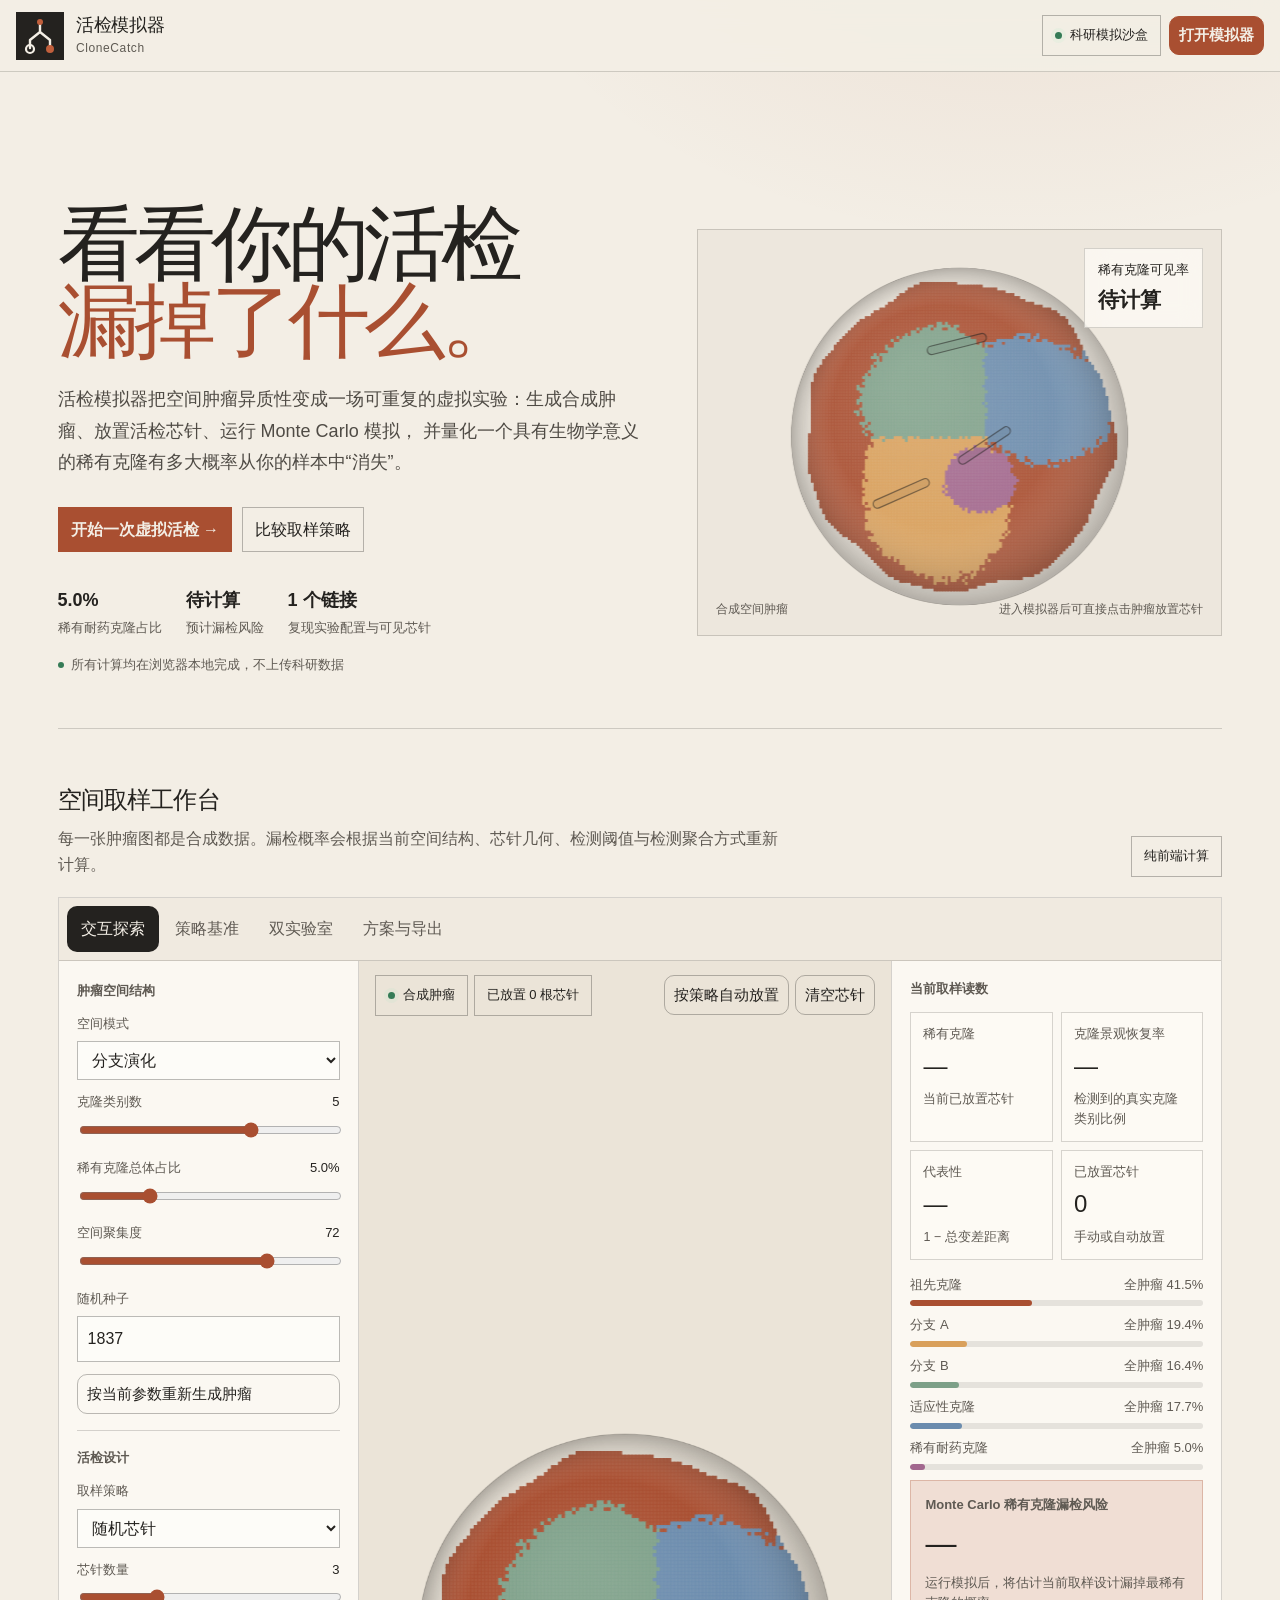
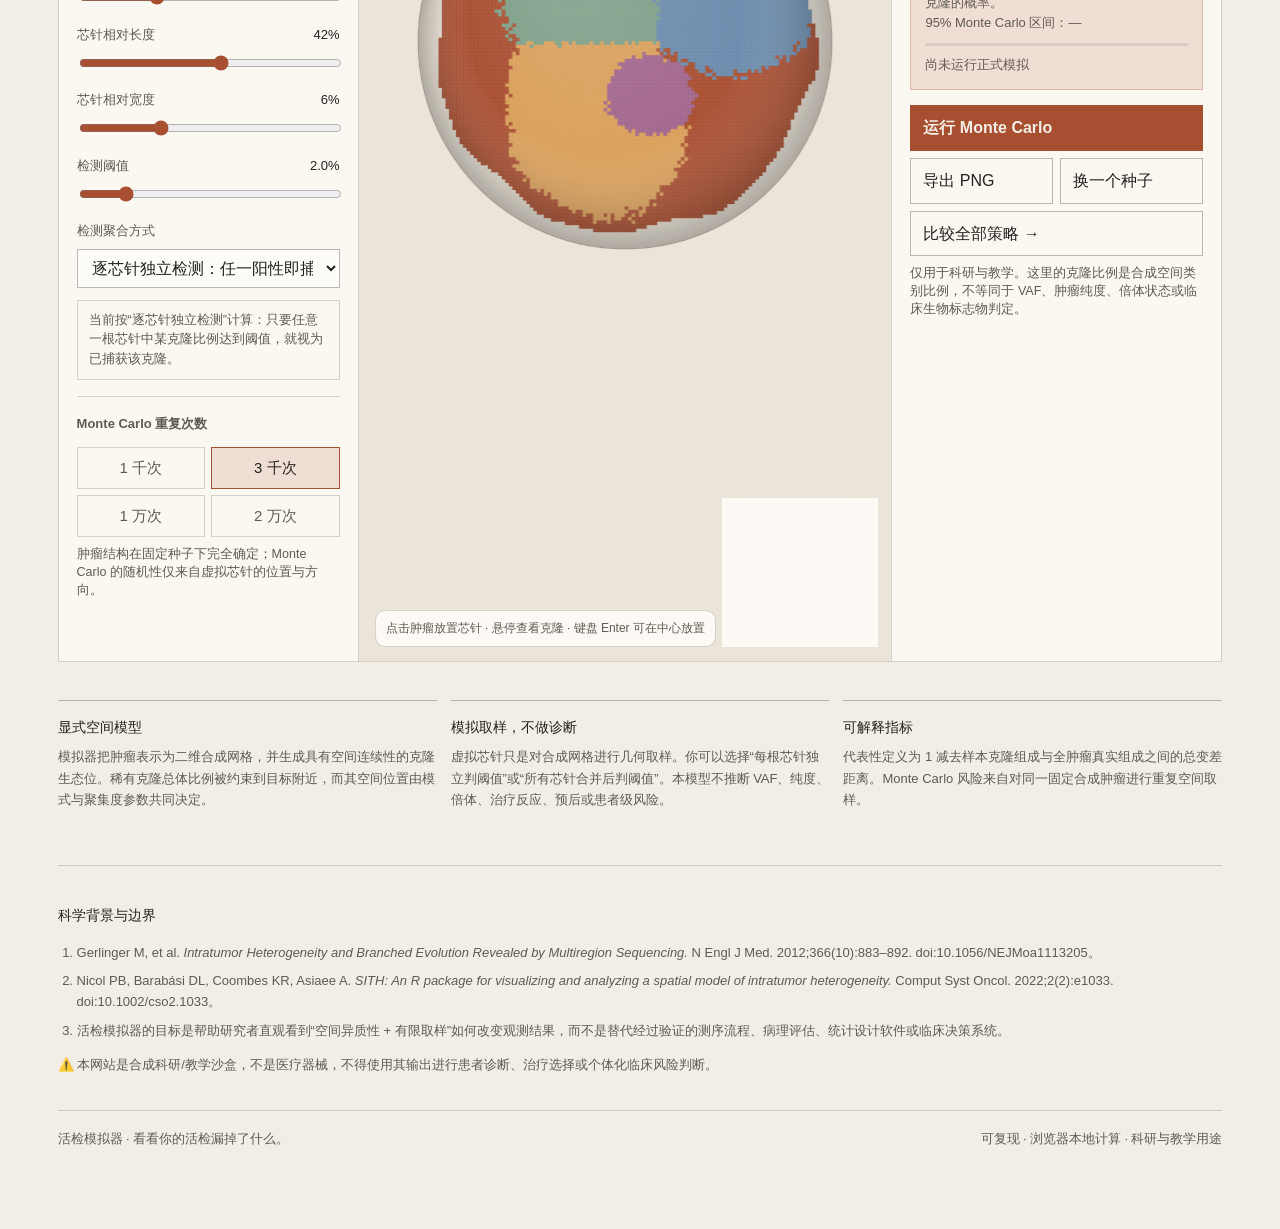
==== commit 8089d17f: "fix: extend header surfaces and standardize documentation" ====
--- a/index.html
+++ b/index.html
@@ -14,7 +14,7 @@
   <meta name="twitter:card" content="summary">
   <title>活检模拟器</title>
   <link rel="icon" href="assets/project-mark.svg" type="image/svg+xml" />
-  <link rel="stylesheet" href="assets/app.css?v=4e9c053b18ec">
+  <link rel="stylesheet" href="assets/app.css?v=356129c68419">
   <script src="assets/app.js" defer></script>
 </head>
 <body>
--- a/assets/app.css
+++ b/assets/app.css
@@ -361,6 +361,6 @@
 .nav :is(a,button):not(.brand):not(.brand-v9){font-family:var(--type-body);font-size:15px;line-height:1.5}
 @media(max-width:640px){.nav{min-height:64px;gap:12px;padding:11px 16px;flex-wrap:wrap}.nav .brand strong{font-size:16px}.nav .brandmark{width:40px;height:40px;flex-basis:40px}.nav :is(a,button):not(.brand):not(.brand-v9){font-size:14px}}
 
-.shell{padding-inline:var(--brand-pad)}.nav{width:100%;max-width:1280px;margin-inline:auto}
+.shell{padding-inline:var(--brand-pad)}.nav{width:100%;max-width:none;margin-inline:0;padding-inline:max(16px,calc((100% - 1280px)/2 + 16px))}
 
 .nav > :last-child{margin-left:auto}
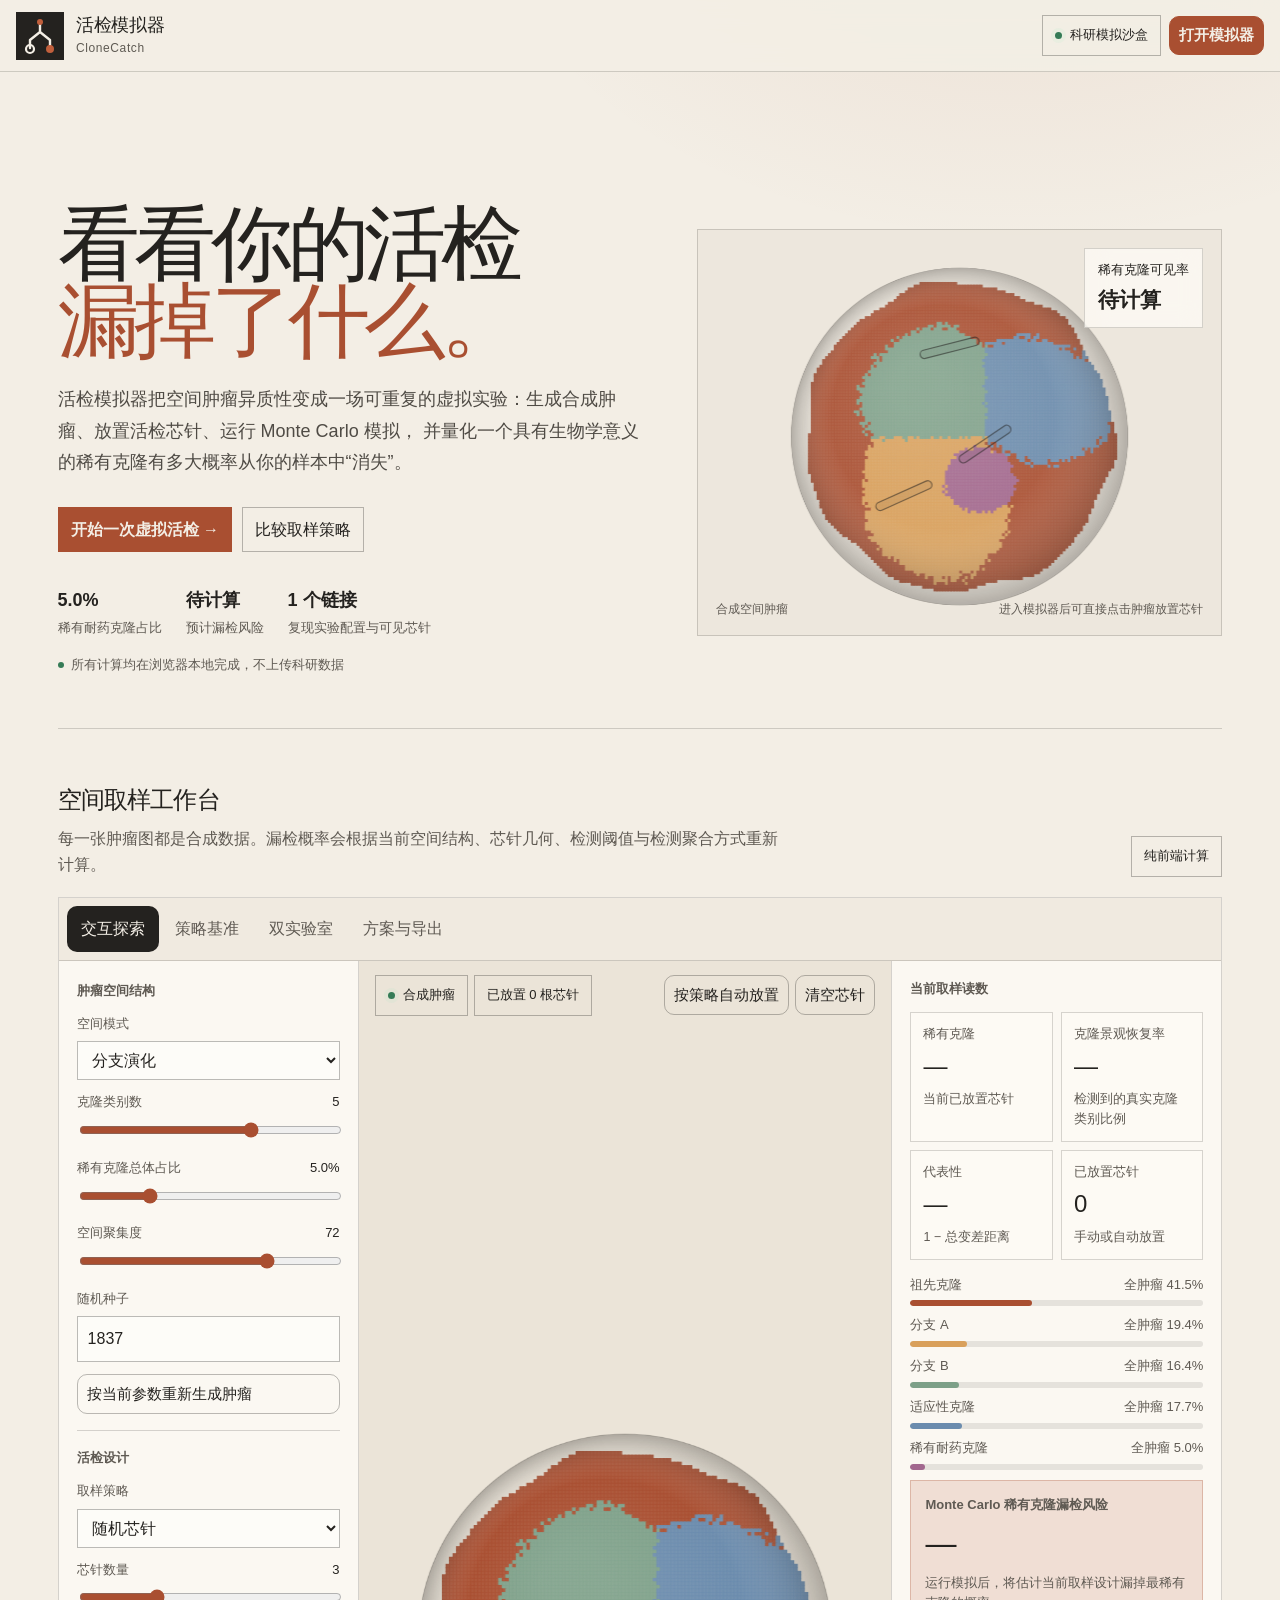
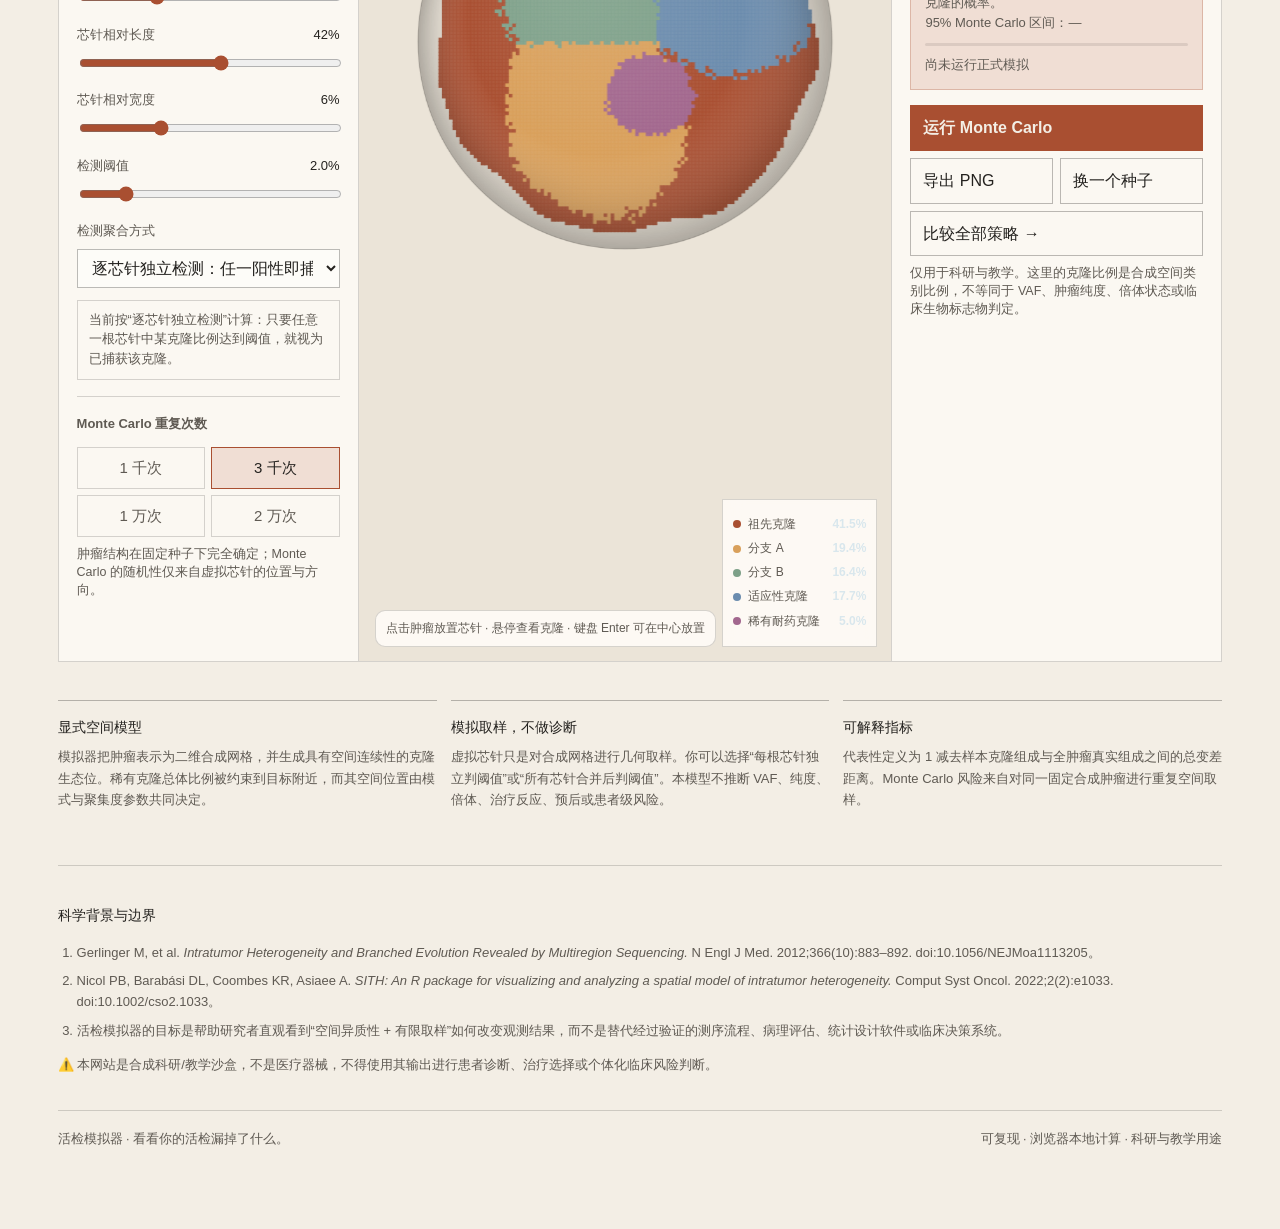
==== commit 3fdc3fc6: "fix: invalidate cached CloneCatch application assets on upgrade" ====
--- a/index.html
+++ b/index.html
@@ -14,8 +14,8 @@
   <meta name="twitter:card" content="summary">
   <title>活检模拟器</title>
   <link rel="icon" href="assets/project-mark.svg" type="image/svg+xml" />
-  <link rel="stylesheet" href="assets/app.css?v=356129c68419">
-  <script src="assets/app.js" defer></script>
+  <link rel="stylesheet" href="assets/app.css?v=82b31d71a5c8">
+  <script src="assets/app.js?v=90613e5ca123" defer></script>
 </head>
 <body>
   <nav class="nav" aria-label="主导航">
